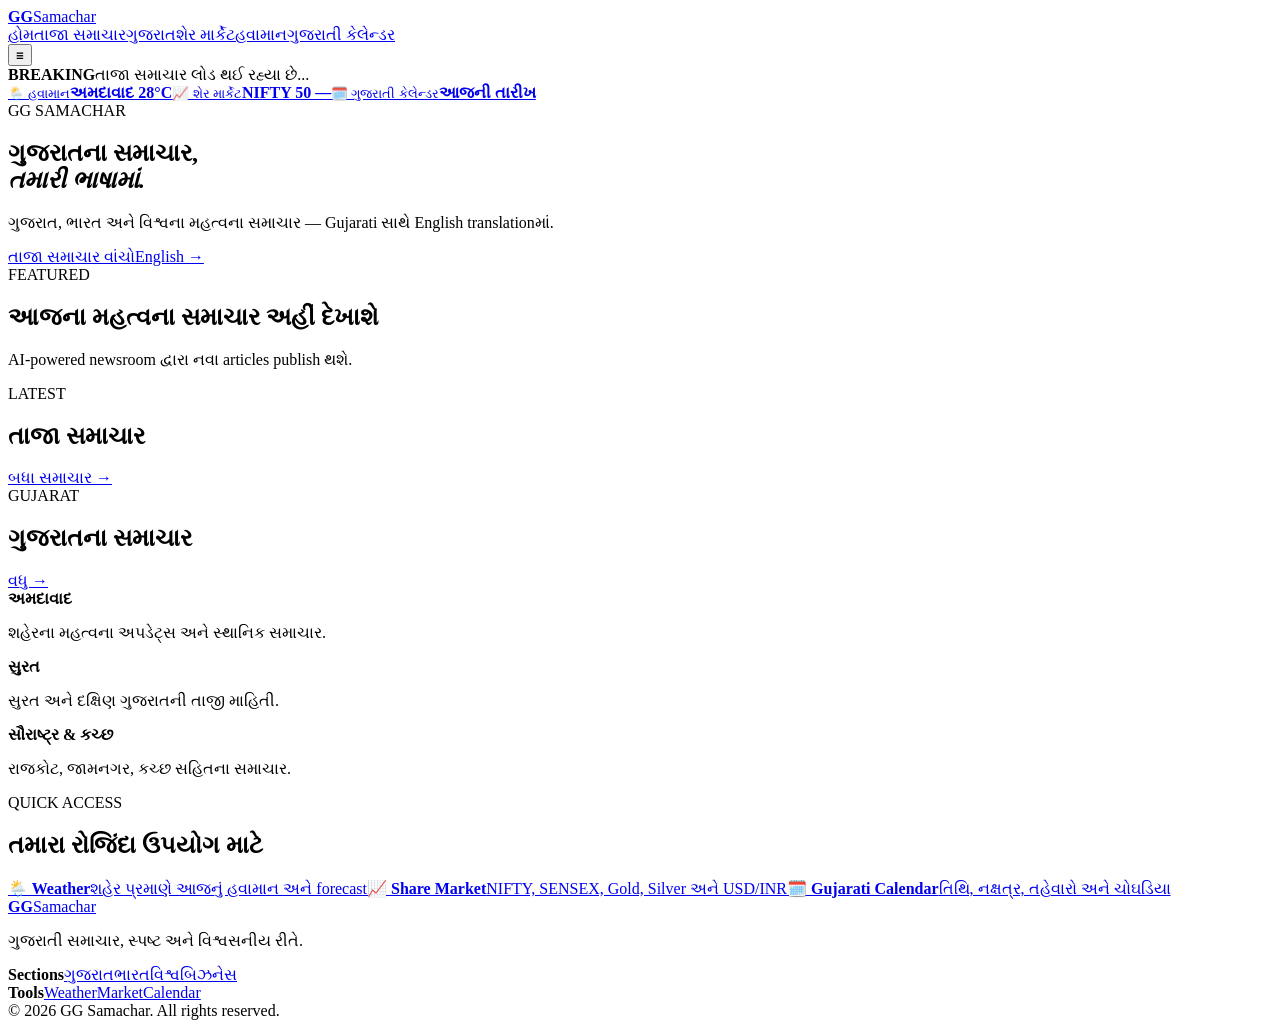
==== index.html @ 4da608ec "Build GG Samachar: add index.html" ====
<!doctype html><html lang="gu"><head><meta charset="utf-8"><meta name="viewport" content="width=device-width,initial-scale=1"><title>GG Samachar — ગુજરાતી અને English News</title><meta name="description" content="GG Samachar — ગુજરાત, ભારત અને વિશ્વના તાજા સમાચાર Gujarati અને English માં."><link rel="stylesheet" href="assets/css/style.css"></head><body>
<header><div class="wrap nav"><a class="brand" href="index.html"><b>GG</b><span>Samachar</span></a><nav><a class="active" href="index.html">હોમ</a><a href="latest.html">તાજા સમાચાર</a><a href="category.html">ગુજરાત</a><a href="market.html">શેર માર્કેટ</a><a href="weather.html">હવામાન</a><a href="calendar.html">ગુજરાતી કેલેન્ડર</a></nav><button id="menu">☰</button></div></header>
<div class="breaking"><div class="wrap"><strong>BREAKING</strong><span id="ticker">તાજા સમાચાર લોડ થઈ રહ્યા છે...</span></div></div>
<main>
<section class="wrap utility"><a href="weather.html"><small>🌦️ હવામાન</small><b id="weatherMini">અમદાવાદ 28°C</b></a><a href="market.html"><small>📈 શેર માર્કેટ</small><b id="marketMini">NIFTY 50 —</b></a><a href="calendar.html"><small>🗓️ ગુજરાતી કેલેન્ડર</small><b id="dateMini">આજની તારીખ</b></a></section>
<section class="wrap hero"><div class="hero-copy"><span class="eyebrow">GG SAMACHAR</span><h1>ગુજરાતના સમાચાર,<br><em>તમારી ભાષામાં.</em></h1><p>ગુજરાત, ભારત અને વિશ્વના મહત્વના સમાચાર — Gujarati સાથે English translationમાં.</p><div class="actions"><a class="btn" href="latest.html">તાજા સમાચાર વાંચો</a><a href="latest.html">English →</a></div></div><div class="hero-story" id="heroStory"><span>FEATURED</span><h2>આજના મહત્વના સમાચાર અહીં દેખાશે</h2><p>AI-powered newsroom દ્વારા નવા articles publish થશે.</p></div></section>
<section class="wrap section"><div class="section-head"><div><span class="eyebrow">LATEST</span><h2>તાજા સમાચાર</h2></div><a href="latest.html">બધા સમાચાર →</a></div><div class="news-grid" id="newsGrid"></div></section>
<section class="dark"><div class="wrap section"><div class="section-head"><div><span class="eyebrow">GUJARAT</span><h2>ગુજરાતના સમાચાર</h2></div><a href="category.html">વધુ →</a></div><div class="three-grid"><article><b>અમદાવાદ</b><p>શહેરના મહત્વના અપડેટ્સ અને સ્થાનિક સમાચાર.</p></article><article><b>સુરત</b><p>સુરત અને દક્ષિણ ગુજરાતની તાજી માહિતી.</p></article><article><b>સૌરાષ્ટ્ર & કચ્છ</b><p>રાજકોટ, જામનગર, કચ્છ સહિતના સમાચાર.</p></article></div></div></section>
<section class="wrap section"><div class="section-head"><div><span class="eyebrow">QUICK ACCESS</span><h2>તમારા રોજિંદા ઉપયોગ માટે</h2></div></div><div class="feature-grid"><a href="weather.html"><strong>🌦️ Weather</strong><span>શહેર પ્રમાણે આજનું હવામાન અને forecast</span></a><a href="market.html"><strong>📈 Share Market</strong><span>NIFTY, SENSEX, Gold, Silver અને USD/INR</span></a><a href="calendar.html"><strong>🗓️ Gujarati Calendar</strong><span>તિથિ, નક્ષત્ર, તહેવારો અને ચોઘડિયા</span></a></div></section>
</main><footer><div class="wrap footer-grid"><div><a class="brand" href="#"><b>GG</b><span>Samachar</span></a><p>ગુજરાતી સમાચાર, સ્પષ્ટ અને વિશ્વસનીય રીતે.</p></div><div><b>Sections</b><a href="category.html">ગુજરાત</a><a href="latest.html">ભારત</a><a href="latest.html">વિશ્વ</a><a href="market.html">બિઝનેસ</a></div><div><b>Tools</b><a href="weather.html">Weather</a><a href="market.html">Market</a><a href="calendar.html">Calendar</a></div></div><div class="wrap copyright">© 2026 GG Samachar. All rights reserved.</div></footer><script src="assets/js/app.js"></script></body></html>
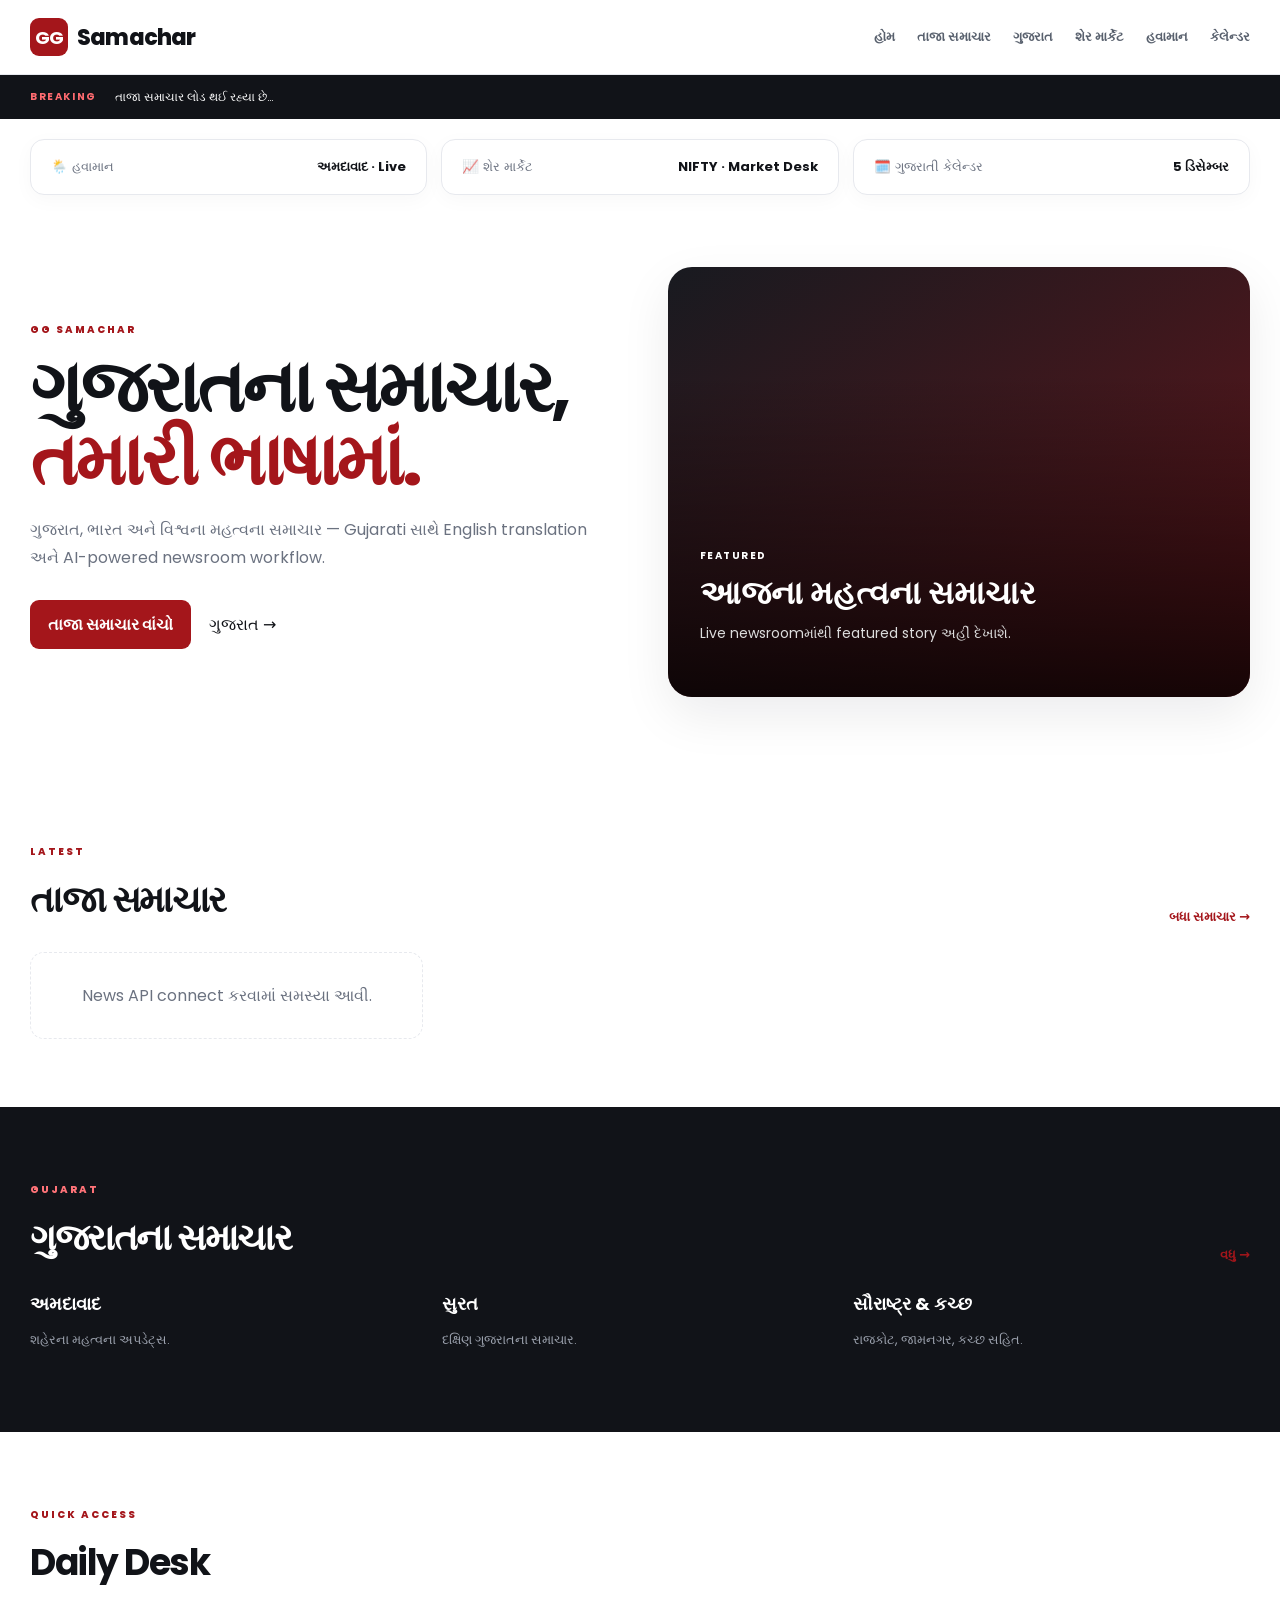
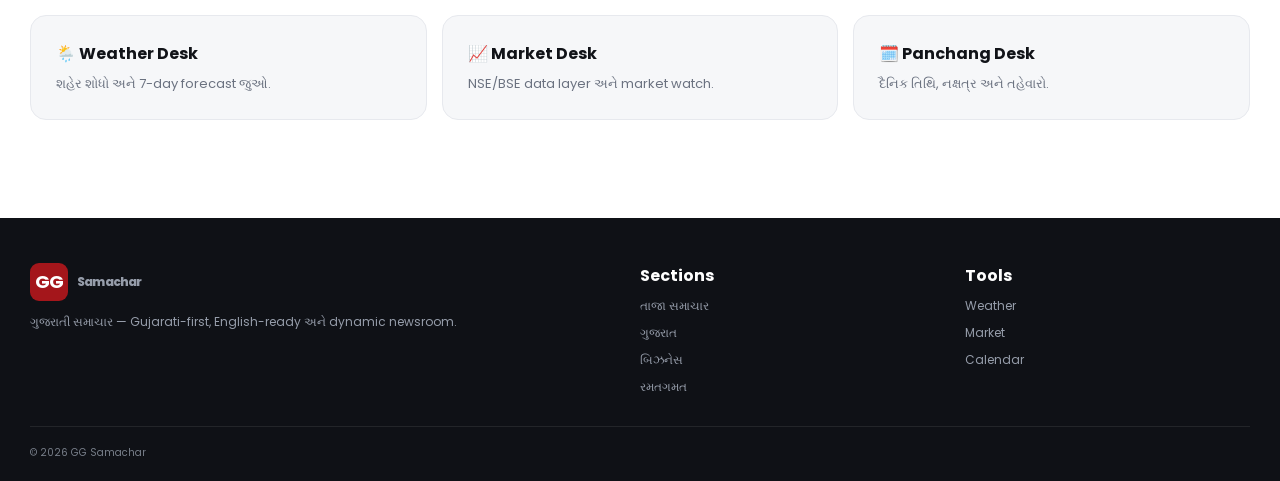
==== commit 9f2d2bd6: "Redesign GG Samachar section UI and dynamic pages" ====
--- a/index.html
+++ b/index.html
@@ -1,10 +1 @@
-<!doctype html><html lang="gu"><head><meta charset="utf-8"><meta name="viewport" content="width=device-width,initial-scale=1"><title>GG Samachar — ગુજરાતી અને English News</title><meta name="description" content="GG Samachar — ગુજરાત, ભારત અને વિશ્વના તાજા સમાચાર Gujarati અને English માં."><link rel="stylesheet" href="assets/css/style.css"></head><body>
-<header><div class="wrap nav"><a class="brand" href="index.html"><b>GG</b><span>Samachar</span></a><nav><a class="active" href="index.html">હોમ</a><a href="latest.html">તાજા સમાચાર</a><a href="category.html">ગુજરાત</a><a href="market.html">શેર માર્કેટ</a><a href="weather.html">હવામાન</a><a href="calendar.html">ગુજરાતી કેલેન્ડર</a></nav><button id="menu">☰</button></div></header>
-<div class="breaking"><div class="wrap"><strong>BREAKING</strong><span id="ticker">તાજા સમાચાર લોડ થઈ રહ્યા છે...</span></div></div>
-<main>
-<section class="wrap utility"><a href="weather.html"><small>🌦️ હવામાન</small><b id="weatherMini">અમદાવાદ 28°C</b></a><a href="market.html"><small>📈 શેર માર્કેટ</small><b id="marketMini">NIFTY 50 —</b></a><a href="calendar.html"><small>🗓️ ગુજરાતી કેલેન્ડર</small><b id="dateMini">આજની તારીખ</b></a></section>
-<section class="wrap hero"><div class="hero-copy"><span class="eyebrow">GG SAMACHAR</span><h1>ગુજરાતના સમાચાર,<br><em>તમારી ભાષામાં.</em></h1><p>ગુજરાત, ભારત અને વિશ્વના મહત્વના સમાચાર — Gujarati સાથે English translationમાં.</p><div class="actions"><a class="btn" href="latest.html">તાજા સમાચાર વાંચો</a><a href="latest.html">English →</a></div></div><div class="hero-story" id="heroStory"><span>FEATURED</span><h2>આજના મહત્વના સમાચાર અહીં દેખાશે</h2><p>AI-powered newsroom દ્વારા નવા articles publish થશે.</p></div></section>
-<section class="wrap section"><div class="section-head"><div><span class="eyebrow">LATEST</span><h2>તાજા સમાચાર</h2></div><a href="latest.html">બધા સમાચાર →</a></div><div class="news-grid" id="newsGrid"></div></section>
-<section class="dark"><div class="wrap section"><div class="section-head"><div><span class="eyebrow">GUJARAT</span><h2>ગુજરાતના સમાચાર</h2></div><a href="category.html">વધુ →</a></div><div class="three-grid"><article><b>અમદાવાદ</b><p>શહેરના મહત્વના અપડેટ્સ અને સ્થાનિક સમાચાર.</p></article><article><b>સુરત</b><p>સુરત અને દક્ષિણ ગુજરાતની તાજી માહિતી.</p></article><article><b>સૌરાષ્ટ્ર & કચ્છ</b><p>રાજકોટ, જામનગર, કચ્છ સહિતના સમાચાર.</p></article></div></div></section>
-<section class="wrap section"><div class="section-head"><div><span class="eyebrow">QUICK ACCESS</span><h2>તમારા રોજિંદા ઉપયોગ માટે</h2></div></div><div class="feature-grid"><a href="weather.html"><strong>🌦️ Weather</strong><span>શહેર પ્રમાણે આજનું હવામાન અને forecast</span></a><a href="market.html"><strong>📈 Share Market</strong><span>NIFTY, SENSEX, Gold, Silver અને USD/INR</span></a><a href="calendar.html"><strong>🗓️ Gujarati Calendar</strong><span>તિથિ, નક્ષત્ર, તહેવારો અને ચોઘડિયા</span></a></div></section>
-</main><footer><div class="wrap footer-grid"><div><a class="brand" href="#"><b>GG</b><span>Samachar</span></a><p>ગુજરાતી સમાચાર, સ્પષ્ટ અને વિશ્વસનીય રીતે.</p></div><div><b>Sections</b><a href="category.html">ગુજરાત</a><a href="latest.html">ભારત</a><a href="latest.html">વિશ્વ</a><a href="market.html">બિઝનેસ</a></div><div><b>Tools</b><a href="weather.html">Weather</a><a href="market.html">Market</a><a href="calendar.html">Calendar</a></div></div><div class="wrap copyright">© 2026 GG Samachar. All rights reserved.</div></footer><script src="assets/js/app.js"></script></body></html>+<!doctype html><html lang="gu"><head><meta charset="utf-8"><meta name="viewport" content="width=device-width,initial-scale=1"><title>GG Samachar — ગુજરાતી સમાચાર</title><meta name="description" content="ગુજરાત, ભારત અને વિશ્વના તાજા સમાચાર Gujarati અને Englishમાં."><link rel="stylesheet" href="assets/css/style.css"></head><body><header><div class="wrap nav"><a class="brand" href="index.html"><b>GG</b><span>Samachar</span></a><nav><a href="index.html">હોમ</a><a href="latest.html">તાજા સમાચાર</a><a href="category.html">ગુજરાત</a><a href="market.html">શેર માર્કેટ</a><a href="weather.html">હવામાન</a><a href="calendar.html">કેલેન્ડર</a></nav><button id="menu">☰</button></div></header><div class="breaking"><div class="wrap"><strong>BREAKING</strong><span id="ticker">તાજા સમાચાર લોડ થઈ રહ્યા છે…</span></div></div><main><section class="wrap utility"><a href="weather.html"><small>🌦️ હવામાન</small><b>અમદાવાદ · Live</b></a><a href="market.html"><small>📈 શેર માર્કેટ</small><b>NIFTY · Market Desk</b></a><a href="calendar.html"><small>🗓️ ગુજરાતી કેલેન્ડર</small><b id="dateMini">આજની તારીખ</b></a></section><section class="wrap hero"><div><span class="eyebrow">GG SAMACHAR</span><h1>ગુજરાતના સમાચાર,<br><em>તમારી ભાષામાં.</em></h1><p>ગુજરાત, ભારત અને વિશ્વના મહત્વના સમાચાર — Gujarati સાથે English translation અને AI-powered newsroom workflow.</p><div class="actions"><a class="btn" href="latest.html">તાજા સમાચાર વાંચો</a><a href="category.html">ગુજરાત →</a></div></div><div class="hero-story" id="heroStory"><div class="hero-overlay"><span>FEATURED</span><h2>આજના મહત્વના સમાચાર</h2><p>Live newsroomમાંથી featured story અહીં દેખાશે.</p></div></div></section><section class="wrap section"><div class="section-head"><div><span class="eyebrow">LATEST</span><h2>તાજા સમાચાર</h2></div><a href="latest.html">બધા સમાચાર →</a></div><div class="news-grid" id="newsGrid"></div></section><section class="dark"><div class="wrap section"><div class="section-head"><div><span class="eyebrow" style="color:#ff7378">GUJARAT</span><h2>ગુજરાતના સમાચાર</h2></div><a href="category.html">વધુ →</a></div><div class="three-grid"><a href="category.html?city=Ahmedabad"><b>અમદાવાદ</b><p>શહેરના મહત્વના અપડેટ્સ.</p></a><a href="category.html?city=Surat"><b>સુરત</b><p>દક્ષિણ ગુજરાતના સમાચાર.</p></a><a href="category.html?city=Rajkot"><b>સૌરાષ્ટ્ર & કચ્છ</b><p>રાજકોટ, જામનગર, કચ્છ સહિત.</p></a></div></div></section><section class="wrap section"><div class="section-head"><div><span class="eyebrow">QUICK ACCESS</span><h2>Daily Desk</h2></div></div><div class="feature-grid"><a href="weather.html"><strong>🌦️ Weather Desk</strong><span>શહેર શોધો અને 7-day forecast જુઓ.</span></a><a href="market.html"><strong>📈 Market Desk</strong><span>NSE/BSE data layer અને market watch.</span></a><a href="calendar.html"><strong>🗓️ Panchang Desk</strong><span>દૈનિક તિથિ, નક્ષત્ર અને તહેવારો.</span></a></div></section></main><footer><div class="wrap footer-grid"><div><a class="brand" href="index.html"><b>GG</b><span>Samachar</span></a><p>ગુજરાતી સમાચાર — Gujarati-first, English-ready અને dynamic newsroom.</p></div><div><b>Sections</b><a href="latest.html">તાજા સમાચાર</a><a href="category.html">ગુજરાત</a><a href="market.html">બિઝનેસ</a><a href="latest.html?category=Sports">રમતગમત</a></div><div><b>Tools</b><a href="weather.html">Weather</a><a href="market.html">Market</a><a href="calendar.html">Calendar</a></div></div><div class="wrap copyright">© 2026 GG Samachar</div></footer><script src="assets/js/app.js"></script></body></html>
--- a/assets/css/style.css
+++ b/assets/css/style.css
@@ -0,0 +1,17 @@
+@import url('https://fonts.googleapis.com/css2?family=Poppins:wght@400;500;600;700;800&display=swap');
+:root{--ink:#111318;--muted:#6b7280;--line:#e7e9ee;--paper:#f6f7f9;--accent:#a4161b;--accent2:#d92830;--dark:#111318;--wrap:1220px;--shadow:0 18px 50px rgba(17,19,24,.08)}
+*{box-sizing:border-box}html{scroll-behavior:smooth}body{margin:0;color:var(--ink);font-family:Poppins,system-ui,sans-serif;background:#fff}a{text-decoration:none;color:inherit}button,input,select,textarea{font:inherit}.wrap{width:min(var(--wrap),calc(100% - 36px));margin:auto}
+header{position:sticky;top:0;z-index:50;background:rgba(255,255,255,.94);backdrop-filter:blur(18px);border-bottom:1px solid var(--line)}.nav{min-height:74px;display:flex;align-items:center;gap:28px}.brand{display:flex;align-items:center;gap:9px;font-size:22px;font-weight:800;letter-spacing:-.8px}.brand b{display:grid;place-items:center;background:var(--accent);color:#fff;border-radius:9px;width:38px;height:38px;font-size:18px}.nav nav{display:flex;gap:22px;margin-left:auto;font-size:13px;font-weight:600}.nav nav a{color:#59616e}.nav nav a:hover,.nav nav .active{color:var(--accent)}#menu{display:none;border:0;background:#f0f1f4;border-radius:9px;width:40px;height:40px}
+.breaking{background:var(--dark);color:#fff}.breaking .wrap{display:flex;gap:18px;align-items:center;min-height:44px;font-size:12px}.breaking strong{font-size:10px;letter-spacing:1.6px;color:#ff6b70}
+main{min-height:60vh}.section{padding:68px 0}.hero{display:grid;grid-template-columns:1fr 1fr;gap:55px;align-items:center;padding:72px 0}.eyebrow{display:inline-block;color:var(--accent);font-size:10px;font-weight:800;letter-spacing:2px;margin-bottom:12px}.hero h1{font-size:clamp(42px,6vw,72px);line-height:1.02;letter-spacing:-3px;margin:0 0 20px}.hero h1 em{color:var(--accent);font-style:normal}.hero p,.lead{color:var(--muted);line-height:1.75}.actions{display:flex;align-items:center;gap:18px;margin-top:28px}.btn{display:inline-flex;background:var(--accent);color:#fff;border-radius:9px;padding:12px 18px;font-weight:700;border:0}.hero-story{position:relative;min-height:430px;border-radius:24px;overflow:hidden;background:linear-gradient(145deg,#181a20,#64151a);color:#fff;box-shadow:var(--shadow);display:flex;align-items:flex-end}.hero-story>img{position:absolute;inset:0;width:100%;height:100%;object-fit:cover}.hero-story:after{content:"";position:absolute;inset:0;background:linear-gradient(180deg,transparent 25%,rgba(0,0,0,.78))}.hero-overlay{position:relative;z-index:2;padding:32px;width:100%}.hero-overlay span{font-size:10px;letter-spacing:1.5px;font-weight:700}.hero-overlay h2{font-size:32px;line-height:1.15;margin:9px 0}.hero-overlay p{color:#ddd;margin:0 0 20px;font-size:14px}
+.utility{display:grid;grid-template-columns:repeat(3,1fr);gap:14px;padding:20px 0 0}.utility>a{border:1px solid var(--line);border-radius:14px;padding:17px 20px;display:flex;justify-content:space-between;gap:12px;align-items:center;background:#fff;box-shadow:0 5px 20px rgba(0,0,0,.03)}.utility small{color:var(--muted)}.utility b{font-size:13px}
+.section-head{display:flex;align-items:end;justify-content:space-between;margin-bottom:25px}.section-head h2{font-size:36px;letter-spacing:-1.5px;margin:0}.section-head>a{font-size:13px;font-weight:700;color:var(--accent)}
+.news-grid{display:grid;grid-template-columns:repeat(3,1fr);gap:20px}.story{border:1px solid var(--line);border-radius:17px;overflow:hidden;background:#fff;transition:.2s}.story:hover{transform:translateY(-3px);box-shadow:var(--shadow)}.story-art{height:205px;background:linear-gradient(145deg,#242832,#6e1c21);position:relative;overflow:hidden;display:flex;align-items:flex-end;padding:15px}.story-art.has-image:after{content:"";position:absolute;inset:0;background:linear-gradient(180deg,transparent 35%,rgba(0,0,0,.65))}.story-art img{position:absolute;inset:0;width:100%;height:100%;object-fit:cover}.story-art span{position:relative;z-index:2;color:#fff;background:rgba(0,0,0,.55);padding:6px 8px;border-radius:5px;font-size:9px;font-weight:700;letter-spacing:1px}.story-body{padding:20px}.tag{font-size:9px;color:var(--accent);font-weight:800;letter-spacing:1.2px}.story h3{font-size:18px;line-height:1.35;margin:8px 0}.story p{color:var(--muted);font-size:13px;line-height:1.65;margin:0 0 14px}.meta{font-size:10px;color:#9298a3}.dark{background:var(--dark);color:#fff}.three-grid{display:grid;grid-template-columns:repeat(3,1fr);gap:15px}.three-grid article{border:1px solid #ffffff18;border-radius:16px;padding:25px;background:#191c23}.three-grid b{font-size:18px}.three-grid p{color:#9da3af;line-height:1.6;font-size:13px}.feature-grid{display:grid;grid-template-columns:repeat(3,1fr);gap:15px}.feature-grid a{padding:25px;border:1px solid var(--line);border-radius:16px;background:var(--paper);display:flex;flex-direction:column;gap:8px}.feature-grid span{color:var(--muted);font-size:13px}
+.filter,.city-grid{display:flex;gap:8px;flex-wrap:wrap;margin:25px 0}.filter button,.city-grid button,.city-grid a{border:1px solid var(--line);background:#fff;padding:9px 14px;border-radius:999px;cursor:pointer;font-size:12px}.filter button:hover,.filter .selected,.city-grid button:hover,.city-grid a:hover{background:var(--accent);color:#fff;border-color:var(--accent)}.city-grid a{display:inline-block}
+.weather-card{margin-top:25px;border-radius:22px;padding:35px;background:linear-gradient(135deg,#101318,#292e3a);color:#fff;display:grid;grid-template-columns:1fr 1fr;gap:30px;box-shadow:var(--shadow)}.weather-main strong{display:block;font-size:64px;line-height:1;margin:12px 0}.weather-main p{color:#aeb4bf}.weather-stats{display:grid;grid-template-columns:repeat(3,1fr);gap:12px;align-items:center}.weather-stats b{border:1px solid #ffffff18;border-radius:12px;padding:18px;font-size:13px}.weather-stats small{display:block;color:#9298a4;margin-top:5px;font-weight:400}.forecast{display:grid;grid-template-columns:repeat(7,1fr);gap:8px;margin-top:15px}.forecast>div{border:1px solid var(--line);border-radius:12px;padding:13px;text-align:center}.forecast strong{display:block;margin:8px 0;font-size:12px}.forecast small{color:var(--muted);font-size:9px}.search-box{width:100%;max-width:500px;border:1px solid var(--line);border-radius:10px;padding:12px 15px;outline:0}.search-box:focus{border-color:var(--accent)}
+.market-cards{display:grid;grid-template-columns:repeat(4,1fr);gap:14px}.market-cards>div,.table-card,.calendar-main,.choghadiya,.festivals{border:1px solid var(--line);border-radius:17px;padding:22px;background:#fff}.market-cards small{color:var(--muted)}.market-cards strong{display:block;font-size:26px;margin:8px 0}.market-cards span{font-size:10px;color:#8b929e}.table-card{margin-top:15px}.metal-grid{display:grid;grid-template-columns:1fr 1fr;gap:15px}.metal-grid div{background:var(--paper);border-radius:12px;padding:18px}
+.calendar-main{display:grid;grid-template-columns:280px 1fr;gap:25px;margin-top:25px}.calendar-date{background:var(--accent);color:#fff;border-radius:16px;padding:28px;display:flex;flex-direction:column}.calendar-date strong{font-size:76px;line-height:1}.calendar-date span{font-size:17px}.panchang{display:grid;grid-template-columns:repeat(3,1fr);gap:10px}.panchang div{background:var(--paper);padding:18px;border-radius:11px}.panchang small{display:block;color:var(--muted);font-size:10px}.panchang b{display:block;margin-top:5px}.choghadiya,.festivals{margin-top:15px}.choghadiya>div{display:flex;justify-content:space-between;padding:12px 0;border-bottom:1px solid var(--line);font-size:13px}
+.article-page{padding:70px 0 90px;max-width:1050px}.article-top{max-width:930px}.article-page h1{font-size:clamp(38px,6vw,68px);line-height:1.06;letter-spacing:-2.7px;margin:0 0 12px}.article-en{font-size:17px;color:var(--muted)}.article-feature-image{width:100%;aspect-ratio:5/3;object-fit:cover;border-radius:18px;margin:30px 0;box-shadow:var(--shadow)}.article-lead{font-size:20px;line-height:1.8;color:#555f6e;max-width:850px}.article-language{display:flex;gap:6px;margin:25px 0}.article-language button{border:1px solid var(--line);background:#fff;padding:8px 14px;border-radius:8px;cursor:pointer}.article-language button.active{background:var(--accent);border-color:var(--accent);color:#fff}.article-content{max-width:800px;font-size:17px;line-height:1.9}.article-content p{margin:0 0 22px}.source-box{margin-top:35px;padding:16px;background:var(--paper);border-radius:10px;font-size:12px}.source-box a{color:var(--accent)}.loading,.empty{padding:30px;border:1px dashed var(--line);border-radius:14px;color:var(--muted);text-align:center}
+footer{background:#0f1116;color:#fff;padding:45px 0 20px;margin-top:30px}.footer-grid{display:grid;grid-template-columns:2fr 1fr 1fr;gap:40px}.footer-grid>div:not(:first-child){display:flex;flex-direction:column;gap:9px}.footer-grid p,.footer-grid a{color:#969daa;font-size:12px}.copyright{border-top:1px solid #ffffff15;margin-top:30px;padding-top:18px;color:#777e89;font-size:10px}
+@media(max-width:900px){.nav nav{display:none}.nav nav.open{display:flex;position:absolute;top:74px;left:0;right:0;background:#fff;border-bottom:1px solid var(--line);padding:18px;flex-direction:column;gap:15px}.nav #menu{display:block;margin-left:auto}.hero{grid-template-columns:1fr;gap:25px}.news-grid,.feature-grid,.three-grid{grid-template-columns:1fr 1fr}.market-cards{grid-template-columns:1fr 1fr}.calendar-main{grid-template-columns:1fr}.forecast{grid-template-columns:repeat(4,1fr)}}
+@media(max-width:600px){.wrap{width:min(var(--wrap),calc(100% - 24px))}.section{padding:45px 0}.utility{grid-template-columns:1fr}.hero{padding:45px 0}.hero h1{font-size:44px;letter-spacing:-2px}.hero-story{min-height:350px}.news-grid,.feature-grid,.three-grid,.market-cards{grid-template-columns:1fr}.weather-card{grid-template-columns:1fr}.weather-stats{grid-template-columns:1fr 1fr 1fr}.forecast{grid-template-columns:repeat(2,1fr)}.panchang{grid-template-columns:1fr 1fr}.footer-grid{grid-template-columns:1fr}.section-head{align-items:start;flex-direction:column}.breaking .wrap{font-size:10px}}
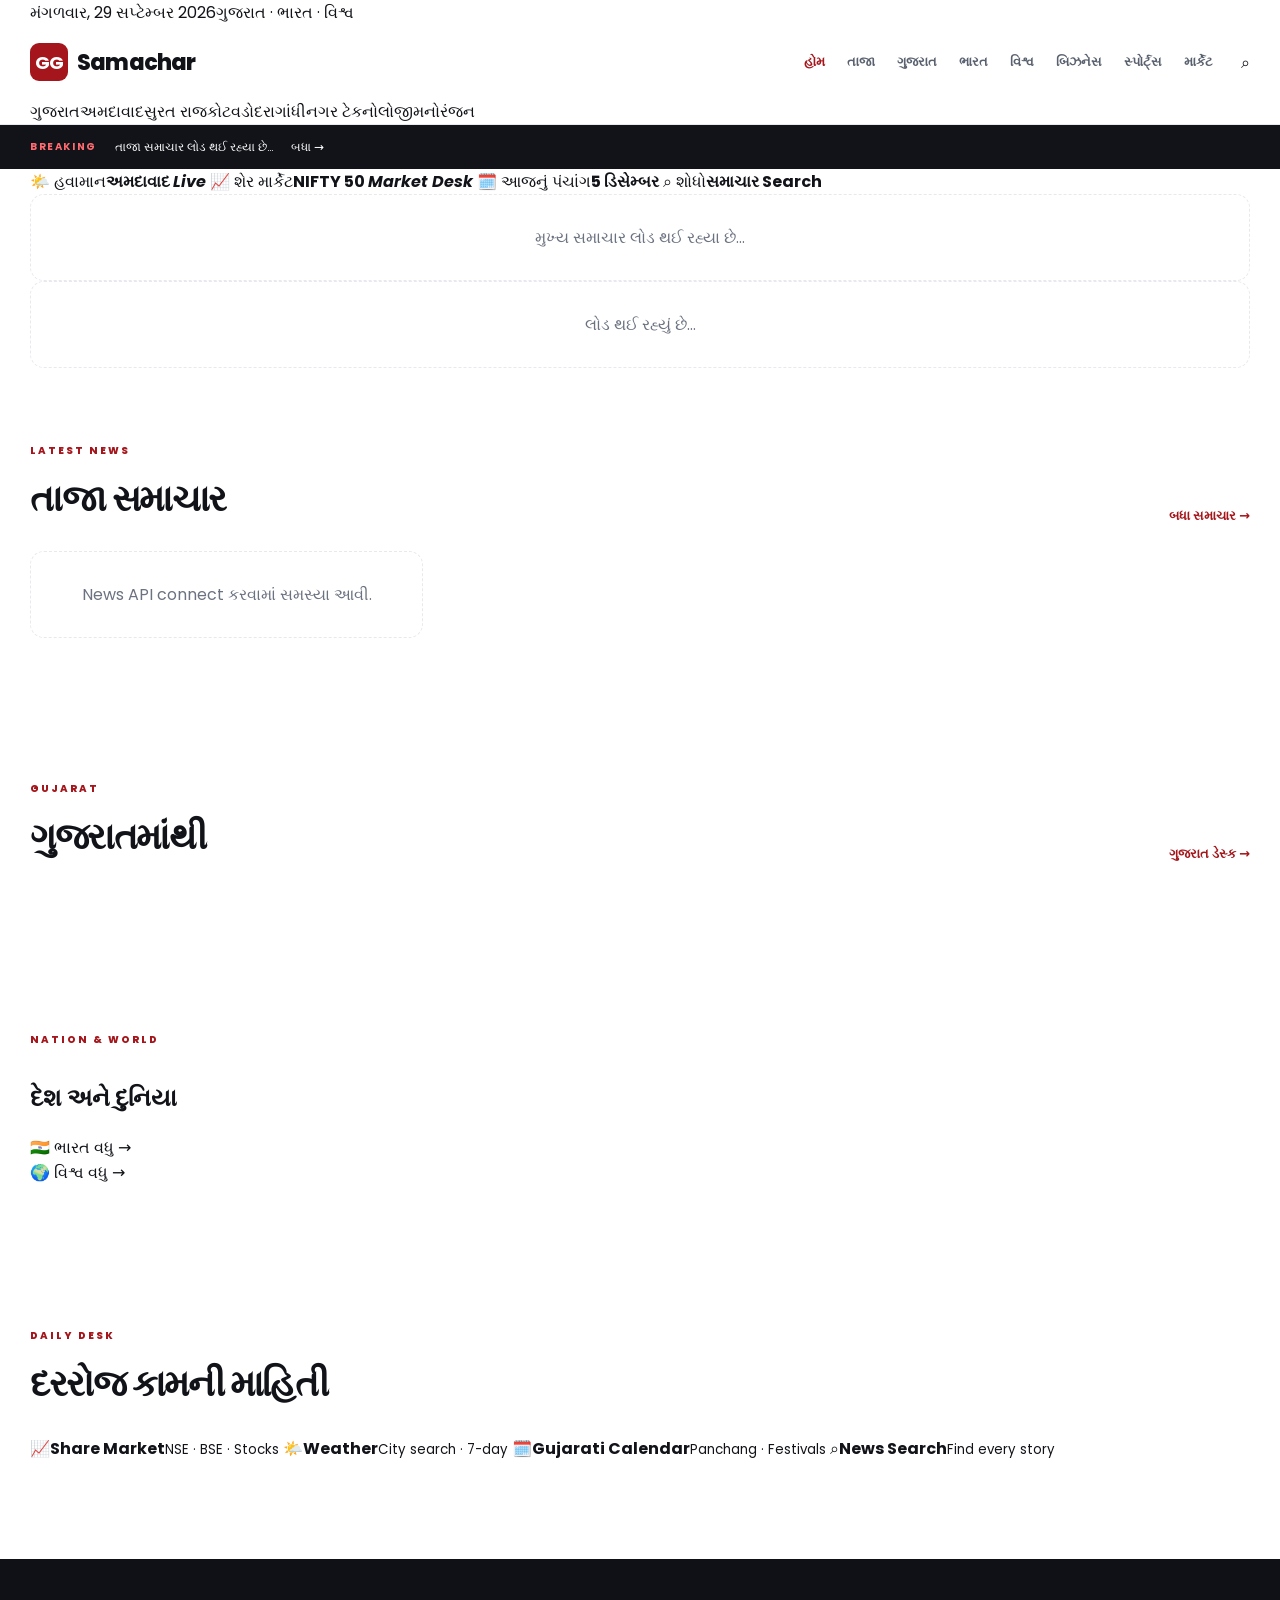
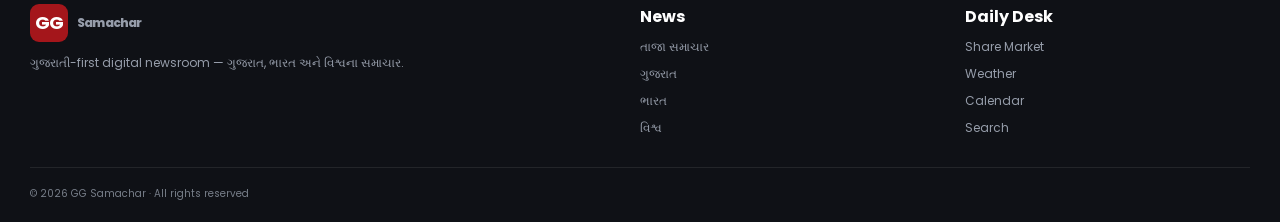
==== commit e17f7eee: "Redesign GG Samachar newsroom UI and mobile navigation" ====
--- a/index.html
+++ b/index.html
@@ -1 +1,84 @@
-<!doctype html><html lang="gu"><head><meta charset="utf-8"><meta name="viewport" content="width=device-width,initial-scale=1"><title>GG Samachar — ગુજરાતી સમાચાર</title><meta name="description" content="ગુજરાત, ભારત અને વિશ્વના તાજા સમાચાર Gujarati અને Englishમાં."><link rel="stylesheet" href="assets/css/style.css"></head><body><header><div class="wrap nav"><a class="brand" href="index.html"><b>GG</b><span>Samachar</span></a><nav><a href="index.html">હોમ</a><a href="latest.html">તાજા સમાચાર</a><a href="category.html">ગુજરાત</a><a href="market.html">શેર માર્કેટ</a><a href="weather.html">હવામાન</a><a href="calendar.html">કેલેન્ડર</a></nav><button id="menu">☰</button></div></header><div class="breaking"><div class="wrap"><strong>BREAKING</strong><span id="ticker">તાજા સમાચાર લોડ થઈ રહ્યા છે…</span></div></div><main><section class="wrap utility"><a href="weather.html"><small>🌦️ હવામાન</small><b>અમદાવાદ · Live</b></a><a href="market.html"><small>📈 શેર માર્કેટ</small><b>NIFTY · Market Desk</b></a><a href="calendar.html"><small>🗓️ ગુજરાતી કેલેન્ડર</small><b id="dateMini">આજની તારીખ</b></a></section><section class="wrap hero"><div><span class="eyebrow">GG SAMACHAR</span><h1>ગુજરાતના સમાચાર,<br><em>તમારી ભાષામાં.</em></h1><p>ગુજરાત, ભારત અને વિશ્વના મહત્વના સમાચાર — Gujarati સાથે English translation અને AI-powered newsroom workflow.</p><div class="actions"><a class="btn" href="latest.html">તાજા સમાચાર વાંચો</a><a href="category.html">ગુજરાત →</a></div></div><div class="hero-story" id="heroStory"><div class="hero-overlay"><span>FEATURED</span><h2>આજના મહત્વના સમાચાર</h2><p>Live newsroomમાંથી featured story અહીં દેખાશે.</p></div></div></section><section class="wrap section"><div class="section-head"><div><span class="eyebrow">LATEST</span><h2>તાજા સમાચાર</h2></div><a href="latest.html">બધા સમાચાર →</a></div><div class="news-grid" id="newsGrid"></div></section><section class="dark"><div class="wrap section"><div class="section-head"><div><span class="eyebrow" style="color:#ff7378">GUJARAT</span><h2>ગુજરાતના સમાચાર</h2></div><a href="category.html">વધુ →</a></div><div class="three-grid"><a href="category.html?city=Ahmedabad"><b>અમદાવાદ</b><p>શહેરના મહત્વના અપડેટ્સ.</p></a><a href="category.html?city=Surat"><b>સુરત</b><p>દક્ષિણ ગુજરાતના સમાચાર.</p></a><a href="category.html?city=Rajkot"><b>સૌરાષ્ટ્ર & કચ્છ</b><p>રાજકોટ, જામનગર, કચ્છ સહિત.</p></a></div></div></section><section class="wrap section"><div class="section-head"><div><span class="eyebrow">QUICK ACCESS</span><h2>Daily Desk</h2></div></div><div class="feature-grid"><a href="weather.html"><strong>🌦️ Weather Desk</strong><span>શહેર શોધો અને 7-day forecast જુઓ.</span></a><a href="market.html"><strong>📈 Market Desk</strong><span>NSE/BSE data layer અને market watch.</span></a><a href="calendar.html"><strong>🗓️ Panchang Desk</strong><span>દૈનિક તિથિ, નક્ષત્ર અને તહેવારો.</span></a></div></section></main><footer><div class="wrap footer-grid"><div><a class="brand" href="index.html"><b>GG</b><span>Samachar</span></a><p>ગુજરાતી સમાચાર — Gujarati-first, English-ready અને dynamic newsroom.</p></div><div><b>Sections</b><a href="latest.html">તાજા સમાચાર</a><a href="category.html">ગુજરાત</a><a href="market.html">બિઝનેસ</a><a href="latest.html?category=Sports">રમતગમત</a></div><div><b>Tools</b><a href="weather.html">Weather</a><a href="market.html">Market</a><a href="calendar.html">Calendar</a></div></div><div class="wrap copyright">© 2026 GG Samachar</div></footer><script src="assets/js/app.js"></script></body></html>+<!doctype html>
+<html lang="gu">
+<head>
+<meta charset="utf-8"><meta name="viewport" content="width=device-width,initial-scale=1">
+<title>GG Samachar — ગુજરાતના તાજા સમાચાર</title>
+<meta name="description" content="ગુજરાત, ભારત અને વિશ્વના તાજા સમાચાર — Gujarati-first digital newsroom.">
+<link rel="stylesheet" href="assets/css/style.css">
+</head>
+<body>
+<header class="site-header">
+  <div class="topline"><div class="wrap top-inner"><span>મંગળવાર, 29 સપ્ટેમ્બર 2026</span><span>ગુજરાત · ભારત · વિશ્વ</span></div></div>
+  <div class="wrap nav">
+    <a class="brand" href="index.html"><b>GG</b><span>Samachar</span></a>
+    <nav>
+      <a class="active" href="index.html">હોમ</a><a href="latest.html">તાજા</a><a href="category.html">ગુજરાત</a>
+      <a href="latest.html?category=India">ભારત</a><a href="latest.html?category=World">વિશ્વ</a>
+      <a href="latest.html?category=Business">બિઝનેસ</a><a href="latest.html?category=Sports">સ્પોર્ટ્સ</a>
+      <a href="market.html">માર્કેટ</a>
+    </nav>
+    <a class="header-search" href="search.html" aria-label="Search">⌕</a>
+    <button id="menu" aria-label="Menu">☰</button>
+  </div>
+  <div class="category-bar"><div class="wrap category-scroll">
+    <a href="latest.html?category=Gujarat">ગુજરાત</a><a href="category.html?city=Ahmedabad">અમદાવાદ</a><a href="category.html?city=Surat">સુરત</a>
+    <a href="category.html?city=Rajkot">રાજકોટ</a><a href="category.html?city=Vadodara">વડોદરા</a><a href="category.html?city=Gandhinagar">ગાંધીનગર</a>
+    <a href="latest.html?category=Technology">ટેકનોલોજી</a><a href="latest.html?category=Entertainment">મનોરંજન</a>
+  </div></div>
+</header>
+
+<div class="breaking"><div class="wrap breaking-inner"><strong>BREAKING</strong><span id="ticker">તાજા સમાચાર લોડ થઈ રહ્યા છે…</span><a href="latest.html">બધા →</a></div></div>
+
+<main>
+  <section class="wrap market-strip">
+    <a href="weather.html"><span>🌤️ હવામાન</span><b>અમદાવાદ <em>Live</em></b></a>
+    <a href="market.html"><span>📈 શેર માર્કેટ</span><b>NIFTY 50 <em>Market Desk</em></b></a>
+    <a href="calendar.html"><span>🗓️ આજનું પંચાંગ</span><b id="dateMini">29 સપ્ટેમ્બર</b></a>
+    <a href="search.html"><span>⌕ શોધો</span><b>સમાચાર Search</b></a>
+  </section>
+
+  <section class="wrap home-lead">
+    <div class="lead-news" id="heroStory"><div class="loading">મુખ્ય સમાચાર લોડ થઈ રહ્યા છે…</div></div>
+    <div class="side-news" id="sideStories"><div class="loading">લોડ થઈ રહ્યું છે…</div></div>
+  </section>
+
+  <section class="wrap section home-section">
+    <div class="section-head"><div><span class="eyebrow">LATEST NEWS</span><h2>તાજા સમાચાર</h2></div><a href="latest.html">બધા સમાચાર →</a></div>
+    <div class="news-grid" id="newsGrid"></div>
+  </section>
+
+  <section class="section tinted">
+    <div class="wrap home-section">
+      <div class="section-head"><div><span class="eyebrow">GUJARAT</span><h2>ગુજરાતમાંથી</h2></div><a href="category.html">ગુજરાત ડેસ્ક →</a></div>
+      <div class="news-grid compact-grid" id="gujaratGrid"></div>
+    </div>
+  </section>
+
+  <section class="wrap section home-section">
+    <div class="split-heading"><div><span class="eyebrow">NATION & WORLD</span><h2>દેશ અને દુનિયા</h2></div></div>
+    <div class="two-column-news">
+      <div><div class="mini-heading">🇮🇳 ભારત <a href="latest.html?category=India">વધુ →</a></div><div class="mini-list" id="indiaGrid"></div></div>
+      <div><div class="mini-heading">🌍 વિશ્વ <a href="latest.html?category=World">વધુ →</a></div><div class="mini-list" id="worldGrid"></div></div>
+    </div>
+  </section>
+
+  <section class="section dark-section">
+    <div class="wrap home-section">
+      <div class="section-head"><div><span class="eyebrow light">DAILY DESK</span><h2>દરરોજ કામની માહિતી</h2></div></div>
+      <div class="desk-grid">
+        <a href="market.html"><span class="desk-icon">📈</span><b>Share Market</b><small>NSE · BSE · Stocks</small></a>
+        <a href="weather.html"><span class="desk-icon">🌤️</span><b>Weather</b><small>City search · 7-day</small></a>
+        <a href="calendar.html"><span class="desk-icon">🗓️</span><b>Gujarati Calendar</b><small>Panchang · Festivals</small></a>
+        <a href="search.html"><span class="desk-icon">⌕</span><b>News Search</b><small>Find every story</small></a>
+      </div>
+    </div>
+  </section>
+</main>
+
+<footer><div class="wrap footer-grid">
+  <div><a class="brand" href="index.html"><b>GG</b><span>Samachar</span></a><p>ગુજરાતી-first digital newsroom — ગુજરાત, ભારત અને વિશ્વના સમાચાર.</p></div>
+  <div><b>News</b><a href="latest.html">તાજા સમાચાર</a><a href="category.html">ગુજરાત</a><a href="latest.html?category=India">ભારત</a><a href="latest.html?category=World">વિશ્વ</a></div>
+  <div><b>Daily Desk</b><a href="market.html">Share Market</a><a href="weather.html">Weather</a><a href="calendar.html">Calendar</a><a href="search.html">Search</a></div>
+</div><div class="wrap copyright">© 2026 GG Samachar · All rights reserved</div></footer>
+<script src="assets/js/app.js"></script>
+</body></html>
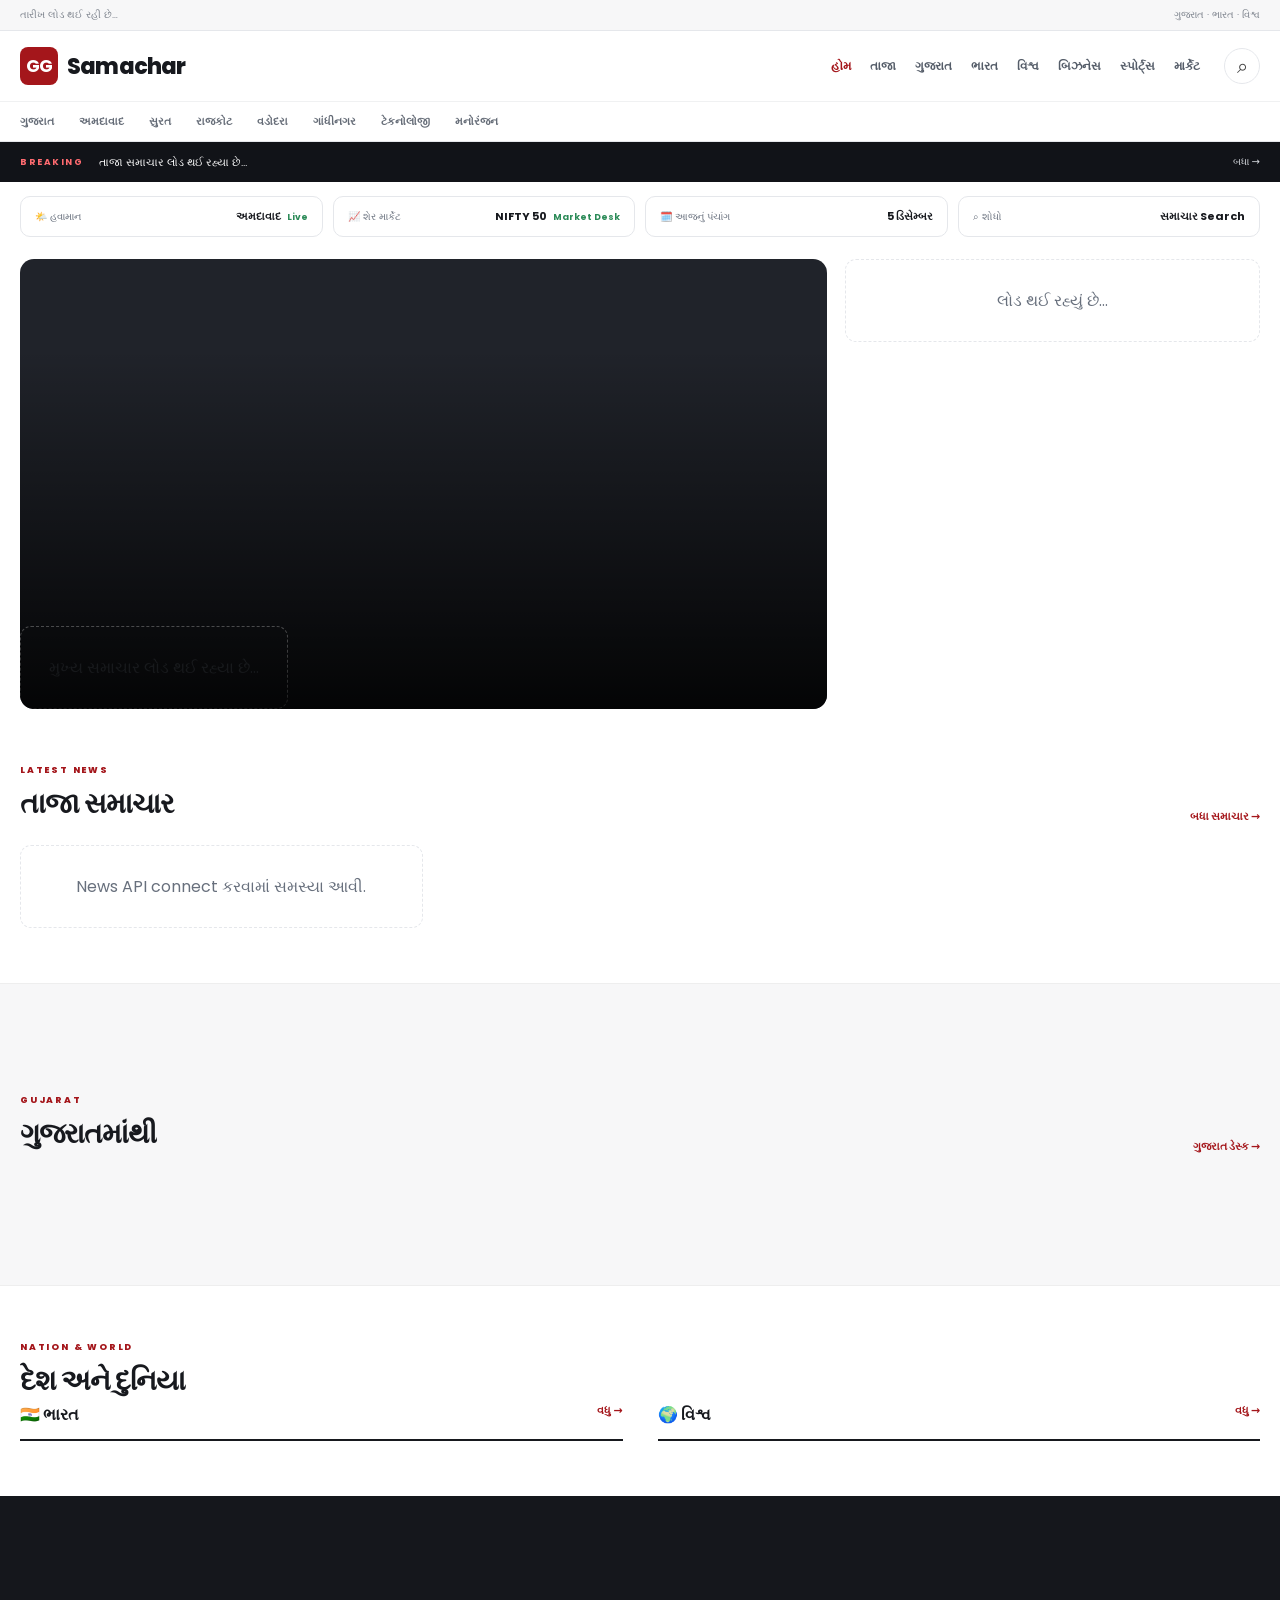
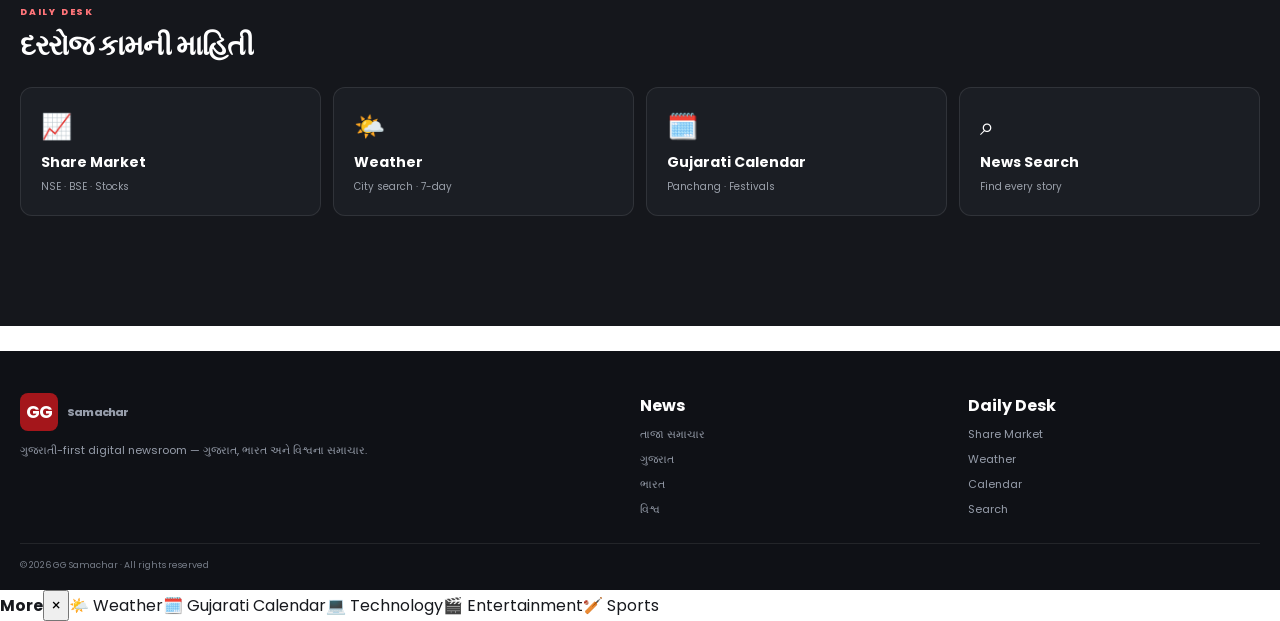
==== commit 6377bf0f: "Make GG Samachar homepage date dynamic" ====
--- a/index.html
+++ b/index.html
@@ -8,7 +8,7 @@
 </head>
 <body>
 <header class="site-header">
-  <div class="topline"><div class="wrap top-inner"><span>મંગળવાર, 29 સપ્ટેમ્બર 2026</span><span>ગુજરાત · ભારત · વિશ્વ</span></div></div>
+  <div class="topline"><div class="wrap top-inner"><span id="liveDate">તારીખ લોડ થઈ રહી છે…</span><span>ગુજરાત · ભારત · વિશ્વ</span></div></div>
   <div class="wrap nav">
     <a class="brand" href="index.html"><b>GG</b><span>Samachar</span></a>
     <nav>
--- a/assets/css/style.css
+++ b/assets/css/style.css
@@ -1,17 +1,24 @@
 @import url('https://fonts.googleapis.com/css2?family=Poppins:wght@400;500;600;700;800&display=swap');
-:root{--ink:#111318;--muted:#6b7280;--line:#e7e9ee;--paper:#f6f7f9;--accent:#a4161b;--accent2:#d92830;--dark:#111318;--wrap:1220px;--shadow:0 18px 50px rgba(17,19,24,.08)}
-*{box-sizing:border-box}html{scroll-behavior:smooth}body{margin:0;color:var(--ink);font-family:Poppins,system-ui,sans-serif;background:#fff}a{text-decoration:none;color:inherit}button,input,select,textarea{font:inherit}.wrap{width:min(var(--wrap),calc(100% - 36px));margin:auto}
-header{position:sticky;top:0;z-index:50;background:rgba(255,255,255,.94);backdrop-filter:blur(18px);border-bottom:1px solid var(--line)}.nav{min-height:74px;display:flex;align-items:center;gap:28px}.brand{display:flex;align-items:center;gap:9px;font-size:22px;font-weight:800;letter-spacing:-.8px}.brand b{display:grid;place-items:center;background:var(--accent);color:#fff;border-radius:9px;width:38px;height:38px;font-size:18px}.nav nav{display:flex;gap:22px;margin-left:auto;font-size:13px;font-weight:600}.nav nav a{color:#59616e}.nav nav a:hover,.nav nav .active{color:var(--accent)}#menu{display:none;border:0;background:#f0f1f4;border-radius:9px;width:40px;height:40px}
-.breaking{background:var(--dark);color:#fff}.breaking .wrap{display:flex;gap:18px;align-items:center;min-height:44px;font-size:12px}.breaking strong{font-size:10px;letter-spacing:1.6px;color:#ff6b70}
-main{min-height:60vh}.section{padding:68px 0}.hero{display:grid;grid-template-columns:1fr 1fr;gap:55px;align-items:center;padding:72px 0}.eyebrow{display:inline-block;color:var(--accent);font-size:10px;font-weight:800;letter-spacing:2px;margin-bottom:12px}.hero h1{font-size:clamp(42px,6vw,72px);line-height:1.02;letter-spacing:-3px;margin:0 0 20px}.hero h1 em{color:var(--accent);font-style:normal}.hero p,.lead{color:var(--muted);line-height:1.75}.actions{display:flex;align-items:center;gap:18px;margin-top:28px}.btn{display:inline-flex;background:var(--accent);color:#fff;border-radius:9px;padding:12px 18px;font-weight:700;border:0}.hero-story{position:relative;min-height:430px;border-radius:24px;overflow:hidden;background:linear-gradient(145deg,#181a20,#64151a);color:#fff;box-shadow:var(--shadow);display:flex;align-items:flex-end}.hero-story>img{position:absolute;inset:0;width:100%;height:100%;object-fit:cover}.hero-story:after{content:"";position:absolute;inset:0;background:linear-gradient(180deg,transparent 25%,rgba(0,0,0,.78))}.hero-overlay{position:relative;z-index:2;padding:32px;width:100%}.hero-overlay span{font-size:10px;letter-spacing:1.5px;font-weight:700}.hero-overlay h2{font-size:32px;line-height:1.15;margin:9px 0}.hero-overlay p{color:#ddd;margin:0 0 20px;font-size:14px}
-.utility{display:grid;grid-template-columns:repeat(3,1fr);gap:14px;padding:20px 0 0}.utility>a{border:1px solid var(--line);border-radius:14px;padding:17px 20px;display:flex;justify-content:space-between;gap:12px;align-items:center;background:#fff;box-shadow:0 5px 20px rgba(0,0,0,.03)}.utility small{color:var(--muted)}.utility b{font-size:13px}
-.section-head{display:flex;align-items:end;justify-content:space-between;margin-bottom:25px}.section-head h2{font-size:36px;letter-spacing:-1.5px;margin:0}.section-head>a{font-size:13px;font-weight:700;color:var(--accent)}
-.news-grid{display:grid;grid-template-columns:repeat(3,1fr);gap:20px}.story{border:1px solid var(--line);border-radius:17px;overflow:hidden;background:#fff;transition:.2s}.story:hover{transform:translateY(-3px);box-shadow:var(--shadow)}.story-art{height:205px;background:linear-gradient(145deg,#242832,#6e1c21);position:relative;overflow:hidden;display:flex;align-items:flex-end;padding:15px}.story-art.has-image:after{content:"";position:absolute;inset:0;background:linear-gradient(180deg,transparent 35%,rgba(0,0,0,.65))}.story-art img{position:absolute;inset:0;width:100%;height:100%;object-fit:cover}.story-art span{position:relative;z-index:2;color:#fff;background:rgba(0,0,0,.55);padding:6px 8px;border-radius:5px;font-size:9px;font-weight:700;letter-spacing:1px}.story-body{padding:20px}.tag{font-size:9px;color:var(--accent);font-weight:800;letter-spacing:1.2px}.story h3{font-size:18px;line-height:1.35;margin:8px 0}.story p{color:var(--muted);font-size:13px;line-height:1.65;margin:0 0 14px}.meta{font-size:10px;color:#9298a3}.dark{background:var(--dark);color:#fff}.three-grid{display:grid;grid-template-columns:repeat(3,1fr);gap:15px}.three-grid article{border:1px solid #ffffff18;border-radius:16px;padding:25px;background:#191c23}.three-grid b{font-size:18px}.three-grid p{color:#9da3af;line-height:1.6;font-size:13px}.feature-grid{display:grid;grid-template-columns:repeat(3,1fr);gap:15px}.feature-grid a{padding:25px;border:1px solid var(--line);border-radius:16px;background:var(--paper);display:flex;flex-direction:column;gap:8px}.feature-grid span{color:var(--muted);font-size:13px}
-.filter,.city-grid{display:flex;gap:8px;flex-wrap:wrap;margin:25px 0}.filter button,.city-grid button,.city-grid a{border:1px solid var(--line);background:#fff;padding:9px 14px;border-radius:999px;cursor:pointer;font-size:12px}.filter button:hover,.filter .selected,.city-grid button:hover,.city-grid a:hover{background:var(--accent);color:#fff;border-color:var(--accent)}.city-grid a{display:inline-block}
-.weather-card{margin-top:25px;border-radius:22px;padding:35px;background:linear-gradient(135deg,#101318,#292e3a);color:#fff;display:grid;grid-template-columns:1fr 1fr;gap:30px;box-shadow:var(--shadow)}.weather-main strong{display:block;font-size:64px;line-height:1;margin:12px 0}.weather-main p{color:#aeb4bf}.weather-stats{display:grid;grid-template-columns:repeat(3,1fr);gap:12px;align-items:center}.weather-stats b{border:1px solid #ffffff18;border-radius:12px;padding:18px;font-size:13px}.weather-stats small{display:block;color:#9298a4;margin-top:5px;font-weight:400}.forecast{display:grid;grid-template-columns:repeat(7,1fr);gap:8px;margin-top:15px}.forecast>div{border:1px solid var(--line);border-radius:12px;padding:13px;text-align:center}.forecast strong{display:block;margin:8px 0;font-size:12px}.forecast small{color:var(--muted);font-size:9px}.search-box{width:100%;max-width:500px;border:1px solid var(--line);border-radius:10px;padding:12px 15px;outline:0}.search-box:focus{border-color:var(--accent)}
-.market-cards{display:grid;grid-template-columns:repeat(4,1fr);gap:14px}.market-cards>div,.table-card,.calendar-main,.choghadiya,.festivals{border:1px solid var(--line);border-radius:17px;padding:22px;background:#fff}.market-cards small{color:var(--muted)}.market-cards strong{display:block;font-size:26px;margin:8px 0}.market-cards span{font-size:10px;color:#8b929e}.table-card{margin-top:15px}.metal-grid{display:grid;grid-template-columns:1fr 1fr;gap:15px}.metal-grid div{background:var(--paper);border-radius:12px;padding:18px}
-.calendar-main{display:grid;grid-template-columns:280px 1fr;gap:25px;margin-top:25px}.calendar-date{background:var(--accent);color:#fff;border-radius:16px;padding:28px;display:flex;flex-direction:column}.calendar-date strong{font-size:76px;line-height:1}.calendar-date span{font-size:17px}.panchang{display:grid;grid-template-columns:repeat(3,1fr);gap:10px}.panchang div{background:var(--paper);padding:18px;border-radius:11px}.panchang small{display:block;color:var(--muted);font-size:10px}.panchang b{display:block;margin-top:5px}.choghadiya,.festivals{margin-top:15px}.choghadiya>div{display:flex;justify-content:space-between;padding:12px 0;border-bottom:1px solid var(--line);font-size:13px}
-.article-page{padding:70px 0 90px;max-width:1050px}.article-top{max-width:930px}.article-page h1{font-size:clamp(38px,6vw,68px);line-height:1.06;letter-spacing:-2.7px;margin:0 0 12px}.article-en{font-size:17px;color:var(--muted)}.article-feature-image{width:100%;aspect-ratio:5/3;object-fit:cover;border-radius:18px;margin:30px 0;box-shadow:var(--shadow)}.article-lead{font-size:20px;line-height:1.8;color:#555f6e;max-width:850px}.article-language{display:flex;gap:6px;margin:25px 0}.article-language button{border:1px solid var(--line);background:#fff;padding:8px 14px;border-radius:8px;cursor:pointer}.article-language button.active{background:var(--accent);border-color:var(--accent);color:#fff}.article-content{max-width:800px;font-size:17px;line-height:1.9}.article-content p{margin:0 0 22px}.source-box{margin-top:35px;padding:16px;background:var(--paper);border-radius:10px;font-size:12px}.source-box a{color:var(--accent)}.loading,.empty{padding:30px;border:1px dashed var(--line);border-radius:14px;color:var(--muted);text-align:center}
-footer{background:#0f1116;color:#fff;padding:45px 0 20px;margin-top:30px}.footer-grid{display:grid;grid-template-columns:2fr 1fr 1fr;gap:40px}.footer-grid>div:not(:first-child){display:flex;flex-direction:column;gap:9px}.footer-grid p,.footer-grid a{color:#969daa;font-size:12px}.copyright{border-top:1px solid #ffffff15;margin-top:30px;padding-top:18px;color:#777e89;font-size:10px}
-@media(max-width:900px){.nav nav{display:none}.nav nav.open{display:flex;position:absolute;top:74px;left:0;right:0;background:#fff;border-bottom:1px solid var(--line);padding:18px;flex-direction:column;gap:15px}.nav #menu{display:block;margin-left:auto}.hero{grid-template-columns:1fr;gap:25px}.news-grid,.feature-grid,.three-grid{grid-template-columns:1fr 1fr}.market-cards{grid-template-columns:1fr 1fr}.calendar-main{grid-template-columns:1fr}.forecast{grid-template-columns:repeat(4,1fr)}}
-@media(max-width:600px){.wrap{width:min(var(--wrap),calc(100% - 24px))}.section{padding:45px 0}.utility{grid-template-columns:1fr}.hero{padding:45px 0}.hero h1{font-size:44px;letter-spacing:-2px}.hero-story{min-height:350px}.news-grid,.feature-grid,.three-grid,.market-cards{grid-template-columns:1fr}.weather-card{grid-template-columns:1fr}.weather-stats{grid-template-columns:1fr 1fr 1fr}.forecast{grid-template-columns:repeat(2,1fr)}.panchang{grid-template-columns:1fr 1fr}.footer-grid{grid-template-columns:1fr}.section-head{align-items:start;flex-direction:column}.breaking .wrap{font-size:10px}}+:root{--ink:#17191e;--muted:#68707d;--line:#e5e7eb;--paper:#f6f7f9;--accent:#a4161b;--accent2:#d92b33;--dark:#111318;--wrap:1240px;--shadow:0 12px 35px rgba(17,19,24,.08)}
+*{box-sizing:border-box}html{scroll-behavior:smooth}body{margin:0;color:var(--ink);font-family:Poppins,system-ui,sans-serif;background:#fff}a{text-decoration:none;color:inherit}button,input{font:inherit}.wrap{width:min(var(--wrap),calc(100% - 40px));margin:auto}
+.topline{background:#f7f7f8;border-bottom:1px solid var(--line);font-size:10px;color:#7b818b}.top-inner{height:30px;display:flex;justify-content:space-between;align-items:center}
+.site-header{position:sticky;top:0;z-index:60;background:rgba(255,255,255,.96);backdrop-filter:blur(16px);border-bottom:1px solid var(--line)}.nav{min-height:70px;display:flex;align-items:center;gap:24px}.brand{display:flex;align-items:center;gap:9px;font-size:22px;font-weight:800;letter-spacing:-.8px;white-space:nowrap}.brand b{display:grid;place-items:center;background:var(--accent);color:#fff;border-radius:8px;width:38px;height:38px;font-size:17px}.nav nav{display:flex;align-items:center;gap:19px;margin-left:auto;font-size:12px;font-weight:600}.nav nav a{color:#555d69}.nav nav a:hover,.nav nav .active{color:var(--accent)}.header-search{width:36px;height:36px;border:1px solid var(--line);border-radius:50%;display:grid;place-items:center;font-size:20px;color:#444}#menu{display:none;border:0;background:#f1f2f4;border-radius:9px;width:38px;height:38px}.category-bar{border-top:1px solid #f0f1f2}.category-scroll{height:39px;display:flex;align-items:center;gap:25px;overflow:auto;white-space:nowrap;font-size:11px;font-weight:600}.category-scroll a{color:#656c77}.category-scroll a:hover{color:var(--accent)}
+.breaking{background:var(--dark);color:#fff}.breaking-inner{min-height:40px;display:flex;align-items:center;gap:16px;font-size:11px}.breaking strong{color:#ff6b70;font-size:9px;letter-spacing:1.5px}.breaking span{overflow:hidden;text-overflow:ellipsis;white-space:nowrap}.breaking a{margin-left:auto;color:#d5d8dd;font-size:10px}
+main{min-height:60vh}.market-strip{display:grid;grid-template-columns:repeat(4,1fr);gap:10px;padding:14px 0}.market-strip a{border:1px solid var(--line);padding:11px 14px;border-radius:10px;display:flex;justify-content:space-between;gap:8px;align-items:center;background:#fff}.market-strip span{font-size:10px;color:var(--muted)}.market-strip b{font-size:11px}.market-strip em{font-style:normal;color:#2c8b58;font-size:9px;margin-left:4px}
+.home-lead{display:grid;grid-template-columns:1.65fr .85fr;gap:18px;margin-top:8px}.lead-news{min-height:450px;border-radius:14px;overflow:hidden;background:#20232a;position:relative;color:#fff;display:flex;align-items:flex-end}.lead-news img{position:absolute;inset:0;width:100%;height:100%;object-fit:cover}.lead-news:after{content:"";position:absolute;inset:0;background:linear-gradient(180deg,transparent 20%,rgba(0,0,0,.88))}.lead-overlay{position:relative;z-index:2;padding:28px;max-width:820px}.lead-overlay .tag-light{font-size:9px;letter-spacing:1.5px;font-weight:800;color:#ff8b8f}.lead-overlay h1{font-size:clamp(27px,3.5vw,48px);line-height:1.12;letter-spacing:-1.5px;margin:9px 0}.lead-overlay p{font-size:12px;color:#d8d9dc;line-height:1.65;max-width:650px;margin:0 0 16px}.side-news{display:flex;flex-direction:column;gap:10px}.side-story{display:grid;grid-template-columns:125px 1fr;gap:13px;padding-bottom:10px;border-bottom:1px solid var(--line)}.side-story img{width:125px;height:88px;object-fit:cover;border-radius:8px;background:#ddd}.side-story .side-noimg{width:125px;height:88px;border-radius:8px;background:linear-gradient(145deg,#22252c,#7c2025)}.side-story .tag{margin-top:1px}.side-story h3{font-size:13px;line-height:1.35;margin:5px 0}.side-story .meta{font-size:9px}
+.section{padding:55px 0}.home-section{padding-top:55px;padding-bottom:55px}.section-head{display:flex;align-items:flex-end;justify-content:space-between;gap:20px;margin-bottom:20px}.section-head h2,.split-heading h2{font-size:28px;letter-spacing:-1px;margin:0}.section-head>a,.mini-heading a{font-size:11px;font-weight:700;color:var(--accent)}.eyebrow{display:block;color:var(--accent);font-size:9px;font-weight:800;letter-spacing:1.8px;margin-bottom:6px}.eyebrow.light{color:#ff7479}.lead{color:var(--muted);font-size:13px;line-height:1.7}
+.news-grid{display:grid;grid-template-columns:repeat(3,1fr);gap:16px}.compact-grid{grid-template-columns:repeat(4,1fr)}.story{border:1px solid var(--line);border-radius:12px;overflow:hidden;background:#fff;transition:.2s}.story:hover{transform:translateY(-2px);box-shadow:var(--shadow)}.story-art{height:190px;background:linear-gradient(145deg,#252831,#702126);position:relative;overflow:hidden}.story-art.has-image:after{content:"";position:absolute;inset:0;background:linear-gradient(180deg,transparent 35%,rgba(0,0,0,.62))}.story-art img{position:absolute;inset:0;width:100%;height:100%;object-fit:cover}.story-art span{position:absolute;z-index:2;left:12px;bottom:10px;background:rgba(0,0,0,.62);color:#fff;border-radius:4px;padding:5px 7px;font-size:8px;font-weight:700}.story-body{padding:15px}.tag{font-size:8px;color:var(--accent);font-weight:800;letter-spacing:1px}.story h3{font-size:15px;line-height:1.4;margin:6px 0}.story p{color:var(--muted);font-size:11px;line-height:1.6;margin:0 0 10px}.meta{font-size:9px;color:#9399a3}.tinted{background:#f7f7f8;border-top:1px solid #eee;border-bottom:1px solid #eee}
+.two-column-news{display:grid;grid-template-columns:1fr 1fr;gap:35px}.mini-heading{font-weight:800;font-size:16px;padding-bottom:12px;border-bottom:2px solid var(--ink);display:flex;justify-content:space-between}.mini-list{display:flex;flex-direction:column}.mini-item{display:grid;grid-template-columns:105px 1fr;gap:13px;padding:13px 0;border-bottom:1px solid var(--line)}.mini-item img{width:105px;height:72px;object-fit:cover;border-radius:7px;background:#eee}.mini-item h3{font-size:12px;line-height:1.4;margin:0 0 5px}
+.dark-section{background:#15171c;color:#fff}.desk-grid{display:grid;grid-template-columns:repeat(4,1fr);gap:12px}.desk-grid a{border:1px solid #ffffff18;background:#1b1e24;border-radius:12px;padding:20px;display:flex;flex-direction:column;gap:6px}.desk-icon{font-size:25px}.desk-grid b{font-size:14px}.desk-grid small{color:#9ba1ab;font-size:10px}
+.filter{display:flex;gap:7px;flex-wrap:wrap;margin:22px 0}.filter button,.filter a,.city-grid button,.city-grid a{border:1px solid var(--line);background:#fff;padding:8px 13px;border-radius:999px;cursor:pointer;font-size:11px}.filter button:hover,.filter .selected,.filter a:hover,.city-grid button:hover,.city-grid a:hover{background:var(--accent);color:#fff;border-color:var(--accent)}
+.search-page h1,.market-page h1{font-size:clamp(34px,5vw,52px);letter-spacing:-2px;margin:0 0 8px}.big-search,.market-search{display:flex;align-items:center;max-width:760px;border:1px solid #dfe2e7;border-radius:11px;margin:25px 0 15px;overflow:hidden;background:#fff}.big-search span,.market-search span{padding-left:15px;font-size:20px}.big-search input,.market-search input{flex:1;border:0;outline:0;padding:14px;font-size:13px}.big-search button,.market-search button{border:0;background:var(--accent);color:#fff;padding:13px 20px;font-weight:700;cursor:pointer}.search-results-head{margin-top:35px}
+.city-grid{display:flex;gap:8px;flex-wrap:wrap;margin:20px 0}.weather-card{margin-top:22px;border-radius:16px;padding:28px;background:linear-gradient(135deg,#11141a,#2c3340);color:#fff;display:grid;grid-template-columns:1fr 1fr;gap:25px;box-shadow:var(--shadow)}.weather-main strong{display:block;font-size:60px;line-height:1;margin:10px 0}.weather-main p{color:#b6bdc8}.weather-stats{display:grid;grid-template-columns:repeat(3,1fr);gap:9px;align-items:center}.weather-stats b{border:1px solid #ffffff18;border-radius:10px;padding:15px;font-size:12px}.weather-stats small{display:block;color:#9299a5;margin-top:5px;font-weight:400}.forecast{display:grid;grid-template-columns:repeat(7,1fr);gap:8px;margin-top:12px}.forecast>div{border:1px solid var(--line);border-radius:10px;padding:11px;text-align:center}.forecast strong{display:block;margin:7px 0;font-size:11px}.forecast small{color:var(--muted);font-size:8px}.search-box{width:100%;max-width:520px;border:1px solid var(--line);border-radius:9px;padding:12px 14px;outline:0}.search-box:focus{border-color:var(--accent)}
+.page-kicker{display:flex;justify-content:space-between;align-items:center}.page-kicker #marketStatus{font-size:10px;color:#2f8b5c}.market-cards{display:grid;grid-template-columns:repeat(4,1fr);gap:10px;margin:25px 0}.market-cards>div,.table-card,.calendar-main,.choghadiya,.festivals,.market-note{border:1px solid var(--line);border-radius:13px;padding:20px;background:#fff}.market-cards small{color:var(--muted);font-size:10px}.market-cards strong{display:block;font-size:25px;margin:7px 0}.market-cards span{font-size:9px;color:#8b929e}.market-layout{display:grid;grid-template-columns:1fr 1fr;gap:14px;margin-top:14px}.table-card .section-head{margin-bottom:8px}.table-card h2{font-size:17px;margin:0}.market-list{min-height:100px}.market-row{display:flex;justify-content:space-between;padding:11px 0;border-bottom:1px solid var(--line);font-size:11px}.market-row span:last-child{font-weight:700}.market-note{margin-top:14px;display:flex;gap:15px}.market-note span{color:var(--muted);font-size:11px}
+.calendar-main{display:grid;grid-template-columns:250px 1fr;gap:20px;margin-top:20px}.calendar-date{background:var(--accent);color:#fff;border-radius:12px;padding:25px;display:flex;flex-direction:column}.calendar-date strong{font-size:70px;line-height:1}.panchang{display:grid;grid-template-columns:repeat(3,1fr);gap:9px}.panchang div{background:var(--paper);padding:16px;border-radius:9px}.panchang small{display:block;color:var(--muted);font-size:9px}.panchang b{display:block;margin-top:5px;font-size:12px}.choghadiya,.festivals{margin-top:12px}
+.article-page{padding:60px 0 90px;max-width:1050px}.article-top{max-width:920px}.article-page h1{font-size:clamp(34px,5vw,62px);line-height:1.08;letter-spacing:-2px;margin:0 0 10px}.article-en{font-size:15px;color:var(--muted)}.article-feature-image{width:100%;aspect-ratio:16/9;object-fit:cover;border-radius:14px;margin:25px 0;box-shadow:var(--shadow)}.article-lead{font-size:18px;line-height:1.8;color:#555f6e;max-width:820px}.article-language{display:flex;gap:6px;margin:22px 0}.article-language button{border:1px solid var(--line);background:#fff;padding:7px 13px;border-radius:7px;cursor:pointer}.article-language button.active{background:var(--accent);border-color:var(--accent);color:#fff}.article-content{max-width:800px;font-size:16px;line-height:1.9}.article-content p{margin:0 0 20px}.source-box{margin-top:30px;padding:14px;background:var(--paper);border-radius:9px;font-size:11px}.source-box a{color:var(--accent)}
+.loading,.empty{padding:28px;border:1px dashed var(--line);border-radius:11px;color:var(--muted);text-align:center}.mini-item .loading{grid-column:1/-1}
+footer{background:#0f1116;color:#fff;padding:42px 0 18px;margin-top:25px}.footer-grid{display:grid;grid-template-columns:2fr 1fr 1fr;gap:35px}.footer-grid>div:not(:first-child){display:flex;flex-direction:column;gap:8px}.footer-grid p,.footer-grid a{color:#969daa;font-size:11px}.copyright{border-top:1px solid #ffffff15;margin-top:25px;padding-top:15px;color:#777e89;font-size:9px}
+.mobile-bottom{display:none}
+@media(max-width:1050px){.nav nav{gap:12px}.nav nav a:nth-child(n+6){display:none}.compact-grid{grid-template-columns:repeat(2,1fr)}}
+@media(max-width:800px){body{padding-bottom:68px}.topline,.category-bar{display:none}.nav{min-height:62px}.nav nav{display:none}.nav nav.open{display:flex;position:absolute;top:62px;left:0;right:0;background:#fff;border-bottom:1px solid var(--line);padding:15px 20px;flex-direction:column;gap:13px}.nav #menu{display:block;margin-left:auto}.header-search{display:none}.wrap{width:min(var(--wrap),calc(100% - 24px))}.market-strip{grid-template-columns:repeat(2,1fr)}.home-lead{grid-template-columns:1fr}.lead-news{min-height:390px}.side-news{display:grid;grid-template-columns:1fr 1fr}.news-grid,.compact-grid{grid-template-columns:repeat(2,1fr)}.two-column-news,.market-layout{grid-template-columns:1fr}.desk-grid{grid-template-columns:repeat(2,1fr)}.market-cards{grid-template-columns:repeat(2,1fr)}.calendar-main{grid-template-columns:1fr}.forecast{grid-template-columns:repeat(4,1fr)}.footer-grid{grid-template-columns:1fr}.mobile-bottom{display:grid;position:fixed;z-index:100;left:8px;right:8px;bottom:8px;height:58px;background:rgba(20,22,27,.97);border-radius:16px;grid-template-columns:repeat(5,1fr);box-shadow:0 10px 30px rgba(0,0,0,.25);padding:4px}.mobile-bottom a,.mobile-bottom button{border:0;background:none;color:#aeb4bd;display:flex;flex-direction:column;align-items:center;justify-content:center;gap:2px;font-size:9px}.mobile-bottom .mi{font-size:18px;line-height:18px}.mobile-bottom .active{color:#fff}.mobile-bottom .active .mi{color:#ff7479}}
+@media(max-width:520px){.market-strip{grid-template-columns:1fr 1fr}.market-strip a{padding:10px}.market-strip b{font-size:9px}.home-lead{margin-top:3px}.lead-news{min-height:350px}.lead-overlay{padding:20px}.lead-overlay h1{font-size:27px}.side-news{display:flex}.side-story{grid-template-columns:92px 1fr}.side-story img,.side-story .side-noimg{width:92px;height:68px}.news-grid,.compact-grid{grid-template-columns:1fr}.story-art{height:190px}.section,.home-section{padding:38px 0}.section-head h2,.split-heading h2{font-size:23px}.weather-card{grid-template-columns:1fr;padding:22px}.weather-stats{grid-template-columns:repeat(3,1fr)}.forecast{grid-template-columns:repeat(2,1fr)}.market-cards{gap:7px}.market-cards>div{padding:15px}.market-note{flex-direction:column}.big-search,.market-search{margin-top:20px}.big-search button,.market-search button{padding:12px}.calendar-date strong{font-size:60px}}
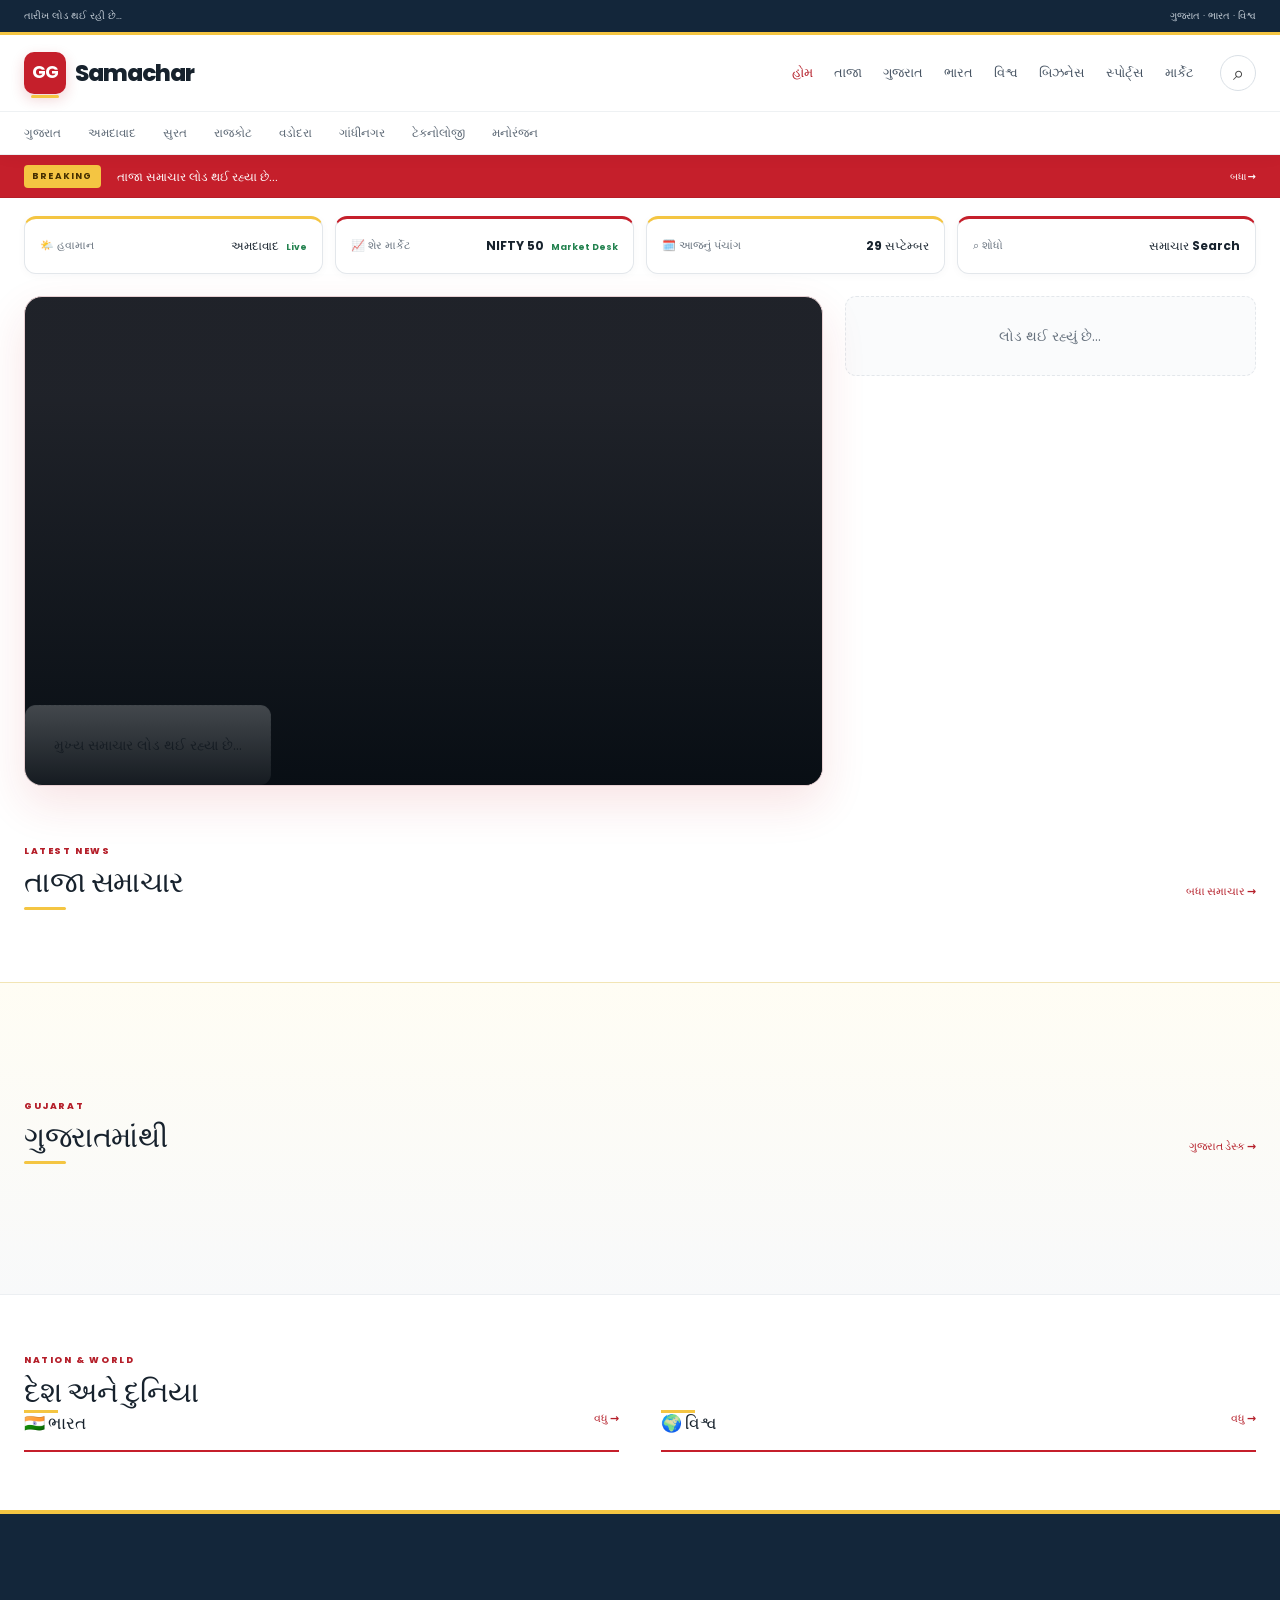
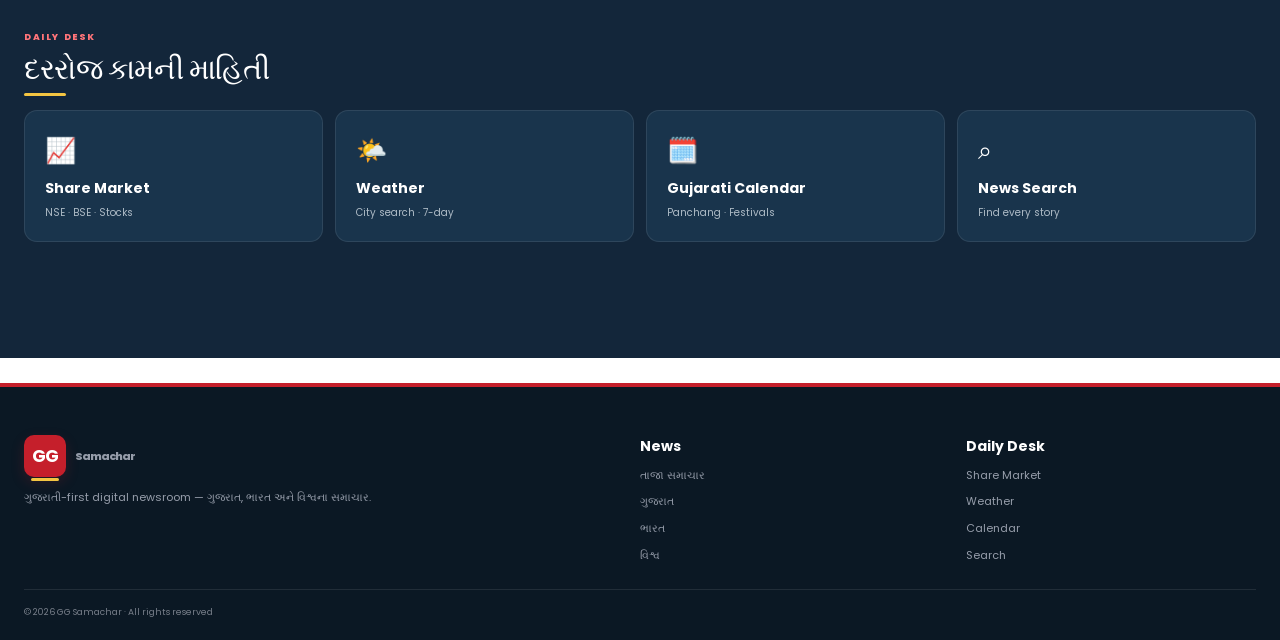
==== commit 3f309be2: "Polish production page copy and metadata" ====
--- a/index.html
+++ b/index.html
@@ -3,7 +3,7 @@
 <head>
 <meta charset="utf-8"><meta name="viewport" content="width=device-width,initial-scale=1">
 <title>GG Samachar — ગુજરાતના તાજા સમાચાર</title>
-<meta name="description" content="ગુજરાત, ભારત અને વિશ્વના તાજા સમાચાર — Gujarati-first digital newsroom.">
+<meta name="description" content="GG Samachar — ગુજરાત, ભારત અને વિશ્વના તાજા ગુજરાતી સમાચાર, બિઝનેસ, સ્પોર્ટ્સ, ટેકનોલોજી, હવામાન અને માર્કેટ અપડેટ્સ."><meta name="theme-color" content="#c51f2b"><meta property="og:title" content="GG Samachar — ગુજરાતના તાજા સમાચાર"><meta property="og:description" content="ગુજરાતી-first digital newsroom — ગુજરાત, ભારત અને વિશ્વના તાજા સમાચાર."><meta property="og:type" content="website">
 <link rel="stylesheet" href="assets/css/style.css">
 </head>
 <body>
--- a/assets/css/style.css
+++ b/assets/css/style.css
@@ -15,10 +15,249 @@
 .city-grid{display:flex;gap:8px;flex-wrap:wrap;margin:20px 0}.weather-card{margin-top:22px;border-radius:16px;padding:28px;background:linear-gradient(135deg,#11141a,#2c3340);color:#fff;display:grid;grid-template-columns:1fr 1fr;gap:25px;box-shadow:var(--shadow)}.weather-main strong{display:block;font-size:60px;line-height:1;margin:10px 0}.weather-main p{color:#b6bdc8}.weather-stats{display:grid;grid-template-columns:repeat(3,1fr);gap:9px;align-items:center}.weather-stats b{border:1px solid #ffffff18;border-radius:10px;padding:15px;font-size:12px}.weather-stats small{display:block;color:#9299a5;margin-top:5px;font-weight:400}.forecast{display:grid;grid-template-columns:repeat(7,1fr);gap:8px;margin-top:12px}.forecast>div{border:1px solid var(--line);border-radius:10px;padding:11px;text-align:center}.forecast strong{display:block;margin:7px 0;font-size:11px}.forecast small{color:var(--muted);font-size:8px}.search-box{width:100%;max-width:520px;border:1px solid var(--line);border-radius:9px;padding:12px 14px;outline:0}.search-box:focus{border-color:var(--accent)}
 .page-kicker{display:flex;justify-content:space-between;align-items:center}.page-kicker #marketStatus{font-size:10px;color:#2f8b5c}.market-cards{display:grid;grid-template-columns:repeat(4,1fr);gap:10px;margin:25px 0}.market-cards>div,.table-card,.calendar-main,.choghadiya,.festivals,.market-note{border:1px solid var(--line);border-radius:13px;padding:20px;background:#fff}.market-cards small{color:var(--muted);font-size:10px}.market-cards strong{display:block;font-size:25px;margin:7px 0}.market-cards span{font-size:9px;color:#8b929e}.market-layout{display:grid;grid-template-columns:1fr 1fr;gap:14px;margin-top:14px}.table-card .section-head{margin-bottom:8px}.table-card h2{font-size:17px;margin:0}.market-list{min-height:100px}.market-row{display:flex;justify-content:space-between;padding:11px 0;border-bottom:1px solid var(--line);font-size:11px}.market-row span:last-child{font-weight:700}.market-note{margin-top:14px;display:flex;gap:15px}.market-note span{color:var(--muted);font-size:11px}
 .calendar-main{display:grid;grid-template-columns:250px 1fr;gap:20px;margin-top:20px}.calendar-date{background:var(--accent);color:#fff;border-radius:12px;padding:25px;display:flex;flex-direction:column}.calendar-date strong{font-size:70px;line-height:1}.panchang{display:grid;grid-template-columns:repeat(3,1fr);gap:9px}.panchang div{background:var(--paper);padding:16px;border-radius:9px}.panchang small{display:block;color:var(--muted);font-size:9px}.panchang b{display:block;margin-top:5px;font-size:12px}.choghadiya,.festivals{margin-top:12px}
-.article-page{padding:60px 0 90px;max-width:1050px}.article-top{max-width:920px}.article-page h1{font-size:clamp(34px,5vw,62px);line-height:1.08;letter-spacing:-2px;margin:0 0 10px}.article-en{font-size:15px;color:var(--muted)}.article-feature-image{width:100%;aspect-ratio:16/9;object-fit:cover;border-radius:14px;margin:25px 0;box-shadow:var(--shadow)}.article-lead{font-size:18px;line-height:1.8;color:#555f6e;max-width:820px}.article-language{display:flex;gap:6px;margin:22px 0}.article-language button{border:1px solid var(--line);background:#fff;padding:7px 13px;border-radius:7px;cursor:pointer}.article-language button.active{background:var(--accent);border-color:var(--accent);color:#fff}.article-content{max-width:800px;font-size:16px;line-height:1.9}.article-content p{margin:0 0 20px}.source-box{margin-top:30px;padding:14px;background:var(--paper);border-radius:9px;font-size:11px}.source-box a{color:var(--accent)}
+.share-actions{display:flex;gap:7px;padding:0 15px 15px}.share-btn{border:1px solid var(--line);background:#fff;color:#4b5563;border-radius:7px;padding:7px 10px;font-size:9px;font-weight:700;cursor:pointer;transition:.2s}.share-btn:hover{border-color:var(--accent);color:var(--accent)}.share-btn.whatsapp{border-color:#d9eadc;color:#24783a}.share-btn.whatsapp:hover{background:#f1faf3;border-color:#24783a}.article-page>.share-actions{padding:0;margin:18px 0 8px}.article-page>.share-actions .share-btn{font-size:10px;padding:8px 13px}.story-link{display:block}.story .share-actions{position:relative;z-index:3}.article-page{padding:60px 0 90px;max-width:1050px}.article-top{max-width:920px}.article-page h1{font-size:clamp(34px,5vw,62px);line-height:1.08;letter-spacing:-2px;margin:0 0 10px}.article-en{font-size:15px;color:var(--muted)}.article-feature-image{width:100%;aspect-ratio:16/9;object-fit:cover;border-radius:14px;margin:25px 0;box-shadow:var(--shadow)}.article-lead{font-size:18px;line-height:1.8;color:#555f6e;max-width:820px}.article-language{display:flex;gap:6px;margin:22px 0}.article-language button{border:1px solid var(--line);background:#fff;padding:7px 13px;border-radius:7px;cursor:pointer}.article-language button.active{background:var(--accent);border-color:var(--accent);color:#fff}.article-content{max-width:800px;font-size:16px;line-height:1.9}.article-content p{margin:0 0 20px}.source-box{margin-top:30px;padding:14px;background:var(--paper);border-radius:9px;font-size:11px}.source-box a{color:var(--accent)}
 .loading,.empty{padding:28px;border:1px dashed var(--line);border-radius:11px;color:var(--muted);text-align:center}.mini-item .loading{grid-column:1/-1}
 footer{background:#0f1116;color:#fff;padding:42px 0 18px;margin-top:25px}.footer-grid{display:grid;grid-template-columns:2fr 1fr 1fr;gap:35px}.footer-grid>div:not(:first-child){display:flex;flex-direction:column;gap:8px}.footer-grid p,.footer-grid a{color:#969daa;font-size:11px}.copyright{border-top:1px solid #ffffff15;margin-top:25px;padding-top:15px;color:#777e89;font-size:9px}
 .mobile-bottom{display:none}
 @media(max-width:1050px){.nav nav{gap:12px}.nav nav a:nth-child(n+6){display:none}.compact-grid{grid-template-columns:repeat(2,1fr)}}
 @media(max-width:800px){body{padding-bottom:68px}.topline,.category-bar{display:none}.nav{min-height:62px}.nav nav{display:none}.nav nav.open{display:flex;position:absolute;top:62px;left:0;right:0;background:#fff;border-bottom:1px solid var(--line);padding:15px 20px;flex-direction:column;gap:13px}.nav #menu{display:block;margin-left:auto}.header-search{display:none}.wrap{width:min(var(--wrap),calc(100% - 24px))}.market-strip{grid-template-columns:repeat(2,1fr)}.home-lead{grid-template-columns:1fr}.lead-news{min-height:390px}.side-news{display:grid;grid-template-columns:1fr 1fr}.news-grid,.compact-grid{grid-template-columns:repeat(2,1fr)}.two-column-news,.market-layout{grid-template-columns:1fr}.desk-grid{grid-template-columns:repeat(2,1fr)}.market-cards{grid-template-columns:repeat(2,1fr)}.calendar-main{grid-template-columns:1fr}.forecast{grid-template-columns:repeat(4,1fr)}.footer-grid{grid-template-columns:1fr}.mobile-bottom{display:grid;position:fixed;z-index:100;left:8px;right:8px;bottom:8px;height:58px;background:rgba(20,22,27,.97);border-radius:16px;grid-template-columns:repeat(5,1fr);box-shadow:0 10px 30px rgba(0,0,0,.25);padding:4px}.mobile-bottom a,.mobile-bottom button{border:0;background:none;color:#aeb4bd;display:flex;flex-direction:column;align-items:center;justify-content:center;gap:2px;font-size:9px}.mobile-bottom .mi{font-size:18px;line-height:18px}.mobile-bottom .active{color:#fff}.mobile-bottom .active .mi{color:#ff7479}}
 @media(max-width:520px){.market-strip{grid-template-columns:1fr 1fr}.market-strip a{padding:10px}.market-strip b{font-size:9px}.home-lead{margin-top:3px}.lead-news{min-height:350px}.lead-overlay{padding:20px}.lead-overlay h1{font-size:27px}.side-news{display:flex}.side-story{grid-template-columns:92px 1fr}.side-story img,.side-story .side-noimg{width:92px;height:68px}.news-grid,.compact-grid{grid-template-columns:1fr}.story-art{height:190px}.section,.home-section{padding:38px 0}.section-head h2,.split-heading h2{font-size:23px}.weather-card{grid-template-columns:1fr;padding:22px}.weather-stats{grid-template-columns:repeat(3,1fr)}.forecast{grid-template-columns:repeat(2,1fr)}.market-cards{gap:7px}.market-cards>div{padding:15px}.market-note{flex-direction:column}.big-search,.market-search{margin-top:20px}.big-search button,.market-search button{padding:12px}.calendar-date strong{font-size:60px}}
+
+
+/* =========================================================
+   GG SAMACHAR — NEWSROOM UI REFRESH
+   Gujarati-first typography + cleaner editorial system
+   ========================================================= */
+@import url('https://fonts.googleapis.com/css2?family=Noto+Sans+Gujarati:wght@400;500;600;700;800&family=Poppins:wght@400;500;600;700;800&display=swap');
+
+:root{
+  --ink:#18212b;
+  --muted:#66717d;
+  --soft:#f5f7f8;
+  --line:#e3e7eb;
+  --paper:#ffffff;
+  --brand:#b51f2a;
+  --brand-dark:#8f1620;
+  --brand-soft:#fff1f2;
+  --gold:#e3a51a;
+  --navy:#142536;
+  --dark:#101820;
+  --wrap:1280px;
+  --radius:14px;
+  --shadow:0 10px 30px rgba(20,37,54,.08);
+}
+
+body{
+  color:var(--ink);
+  font-family:'Noto Sans Gujarati',Poppins,system-ui,sans-serif;
+  background:#fff;
+  font-size:14px;
+  line-height:1.6;
+}
+body,button,input{font-synthesis:none}
+a{transition:color .18s ease,background .18s ease,border-color .18s ease,transform .18s ease}
+.wrap{width:min(var(--wrap),calc(100% - 48px))}
+
+/* Header */
+.topline{background:var(--navy);border:0;color:#c9d2db}
+.top-inner{height:32px;font-size:10px}
+.site-header{background:rgba(255,255,255,.98);box-shadow:0 2px 16px rgba(16,24,32,.04)}
+.nav{min-height:76px;gap:26px}
+.brand{font-family:Poppins,sans-serif;font-size:23px;letter-spacing:-1px}
+.brand b{width:42px;height:42px;border-radius:10px;background:linear-gradient(135deg,var(--brand),var(--brand-dark));box-shadow:0 5px 14px rgba(181,31,42,.2)}
+.nav nav{font-family:'Noto Sans Gujarati',Poppins,sans-serif;font-size:13px;gap:21px}
+.nav nav a{color:#475463;font-weight:600}
+.nav nav a:hover,.nav nav .active{color:var(--brand)}
+.header-search{border-color:#d9dfe5;background:#fff}
+.category-bar{background:#fff;border-top:1px solid #eef1f3}
+.category-scroll{height:42px;font-size:12px;gap:27px}
+.category-scroll a{color:#596572}
+
+/* Breaking ticker */
+.breaking{background:var(--brand);box-shadow:inset 0 -1px rgba(0,0,0,.08)}
+.breaking-inner{min-height:43px;font-size:12px}
+.breaking strong{background:#fff;color:var(--brand);padding:4px 8px;border-radius:4px;font-size:9px;letter-spacing:1.2px}
+.breaking span{font-weight:500}
+.breaking a{color:#fff;font-weight:700}
+
+/* Utility strip */
+.market-strip{gap:12px;padding:18px 0}
+.market-strip a{
+  min-height:58px;border:1px solid var(--line);border-radius:12px;padding:11px 15px;
+  background:#fff;box-shadow:0 2px 8px rgba(20,37,54,.03)
+}
+.market-strip a:hover{border-color:#d5a2a6;transform:translateY(-1px);box-shadow:var(--shadow)}
+.market-strip span{font-size:11px;color:var(--muted)}
+.market-strip b{font-size:12px;font-weight:700}
+.market-strip em{color:#23824f}
+
+/* Hero */
+.home-lead{gap:22px;margin-top:4px}
+.lead-news{min-height:490px;border-radius:18px;box-shadow:var(--shadow)}
+.lead-news:after{background:linear-gradient(180deg,rgba(0,0,0,.02) 20%,rgba(7,13,19,.94) 100%)}
+.lead-overlay{padding:34px;max-width:900px}
+.lead-overlay .tag-light{display:inline-block;background:rgba(181,31,42,.92);color:#fff;padding:5px 9px;border-radius:4px;font-size:9px;letter-spacing:1px}
+.lead-overlay h1{
+  font-family:'Noto Sans Gujarati',Poppins,sans-serif;
+  font-size:clamp(28px,3.2vw,46px);line-height:1.22;letter-spacing:-.8px;font-weight:800;
+  margin:12px 0 10px
+}
+.lead-overlay p{font-size:13px;line-height:1.8;color:#e2e7eb}
+.lead-overlay .btn{
+  display:inline-flex;align-items:center;margin-top:4px;padding:9px 14px;border-radius:7px;
+  background:#fff;color:var(--brand);font-size:11px;font-weight:800
+}
+.side-news{gap:13px}
+.side-story{grid-template-columns:132px 1fr;gap:14px;padding:0 0 13px}
+.side-story img,.side-story .side-noimg{width:132px;height:94px;border-radius:10px}
+.side-story h3{font-size:14px;line-height:1.5;font-weight:700;margin:4px 0}
+.side-story .meta{font-size:9px}
+
+/* Section headings */
+.section,.home-section{padding:58px 0}
+.section-head{margin-bottom:23px}
+.section-head h2,.split-heading h2{
+  font-family:'Noto Sans Gujarati',Poppins,sans-serif;
+  font-size:29px;line-height:1.25;font-weight:800;letter-spacing:-.5px
+}
+.eyebrow{font-family:Poppins,sans-serif;color:var(--brand);font-size:9px;letter-spacing:1.6px}
+.section-head>a,.mini-heading a{font-size:11px;color:var(--brand);font-weight:800}
+
+/* Cards */
+.news-grid{gap:18px}
+.story{border:1px solid #e1e6ea;border-radius:14px;box-shadow:0 2px 7px rgba(20,37,54,.025)}
+.story:hover{transform:translateY(-3px);border-color:#d8b0b3;box-shadow:var(--shadow)}
+.story-art{height:205px;background:linear-gradient(145deg,#233244,#8f2028)}
+.story-art span{background:var(--brand);padding:5px 8px;border-radius:4px;font-size:8px}
+.story-body{padding:16px 16px 17px}
+.tag{color:var(--brand);font-size:8px}
+.story h3{
+  font-family:'Noto Sans Gujarati',Poppins,sans-serif;
+  font-size:16px;line-height:1.55;font-weight:700;letter-spacing:0;margin:7px 0
+}
+.story p{font-size:11px;line-height:1.75;color:#697580}
+.meta{font-family:Poppins,'Noto Sans Gujarati',sans-serif;font-size:9px;color:#8a949e}
+.tinted{background:#f7f8f9;border-color:#edf0f2}
+
+/* India/world lists */
+.two-column-news{gap:42px}
+.mini-heading{font-size:17px;padding-bottom:13px;border-bottom:2px solid var(--navy)}
+.mini-item{padding:14px 0;grid-template-columns:112px 1fr;gap:14px}
+.mini-item img{width:112px;height:76px;border-radius:8px}
+.mini-item h3{
+  font-family:'Noto Sans Gujarati',Poppins,sans-serif;
+  font-size:13px;line-height:1.55;font-weight:700
+}
+
+/* Daily desk */
+.dark-section{background:var(--navy)}
+.desk-grid a{background:#1b3144;border:1px solid rgba(255,255,255,.09);border-radius:13px}
+.desk-grid a:hover{background:#203a50;transform:translateY(-2px)}
+.desk-grid b{font-size:14px}
+.desk-grid small{font-size:10px;color:#aebbc6}
+
+/* Search / pages */
+.search-page h1,.market-page h1{
+  font-family:'Noto Sans Gujarati',Poppins,sans-serif;font-weight:800;letter-spacing:-1px
+}
+.big-search,.market-search{border-radius:12px;box-shadow:0 3px 14px rgba(20,37,54,.04)}
+.big-search button,.market-search button{background:var(--brand)}
+.big-search button:hover,.market-search button:hover{background:var(--brand-dark)}
+.filter button,.filter a,.city-grid button,.city-grid a{font-family:'Noto Sans Gujarati',Poppins,sans-serif}
+.filter .selected,.filter button:hover,.filter a:hover,.city-grid button:hover,.city-grid a:hover{background:var(--brand);border-color:var(--brand)}
+
+/* Article typography */
+.article-page{padding:68px 0 95px}
+.article-page h1{
+  font-family:'Noto Sans Gujarati',Poppins,sans-serif;
+  font-size:clamp(34px,4.5vw,58px);line-height:1.25;font-weight:800;letter-spacing:-1px
+}
+.article-en{font-family:Poppins,sans-serif;font-size:14px;line-height:1.7}
+.article-lead{
+  font-family:'Noto Sans Gujarati',sans-serif;
+  font-size:18px;line-height:2;color:#596673
+}
+.article-content{
+  font-family:'Noto Sans Gujarati',sans-serif;
+  font-size:17px;line-height:2;max-width:820px;color:#293540
+}
+.article-content p{margin-bottom:23px}
+.article-language button.active{background:var(--brand);border-color:var(--brand)}
+
+/* Footer */
+footer{background:#0d1822;padding:48px 0 20px}
+.footer-grid p,.footer-grid a{font-size:11px;line-height:1.7}
+.copyright{border-color:rgba(255,255,255,.09)}
+
+/* Mobile */
+@media(max-width:800px){
+  .wrap{width:min(var(--wrap),calc(100% - 24px))}
+  .topline{display:block}
+  .top-inner{height:29px}
+  .nav{min-height:64px}
+  .brand{font-size:20px}
+  .brand b{width:37px;height:37px}
+  .market-strip{gap:8px;padding:12px 0}
+  .market-strip a{min-height:54px;padding:9px 10px}
+  .home-lead{gap:14px}
+  .lead-news{min-height:390px;border-radius:15px}
+  .lead-overlay{padding:22px}
+  .lead-overlay h1{font-size:27px;line-height:1.3}
+  .lead-overlay p{font-size:11px;line-height:1.7}
+  .side-story h3{font-size:13px}
+  .section,.home-section{padding:42px 0}
+  .section-head h2,.split-heading h2{font-size:24px}
+}
+@media(max-width:520px){
+  .market-strip a{display:block}
+  .market-strip span,.market-strip b{display:block}
+  .market-strip b{margin-top:2px}
+  .lead-news{min-height:360px}
+  .story h3{font-size:16px}
+  .story p{font-size:11px}
+  .article-page{padding-top:42px}
+  .article-page h1{font-size:31px;line-height:1.3}
+  .article-lead{font-size:16px;line-height:1.9}
+  .article-content{font-size:16px;line-height:1.95}
+}
+
+
+/* GG Samachar final visual polish */
+:root{--gg-red:#c51f2b;--gg-red-dark:#991722;--gg-yellow:#f4c542;--gg-yellow-soft:#fff8dc;--gg-navy:#13263a}
+body{background:#fff;color:#17222d}
+.topline{background:var(--gg-navy);border-bottom:3px solid var(--gg-yellow)}
+.site-header{border-bottom:1px solid #eceff2}
+.brand b{background:var(--gg-red);position:relative}
+.brand b:after{content:"";position:absolute;bottom:-4px;left:7px;right:7px;height:3px;border-radius:2px;background:var(--gg-yellow)}
+.breaking{background:var(--gg-red)}
+.breaking strong{background:var(--gg-yellow);color:#442f00}
+.market-strip a:first-child,.market-strip a:nth-child(3){border-top:3px solid var(--gg-yellow)}
+.market-strip a:nth-child(2),.market-strip a:nth-child(4){border-top:3px solid var(--gg-red)}
+.market-strip a:hover{border-color:#d8aeb1}
+.lead-news{border:1px solid #e7d0d2;box-shadow:0 18px 45px rgba(197,31,43,.12)}
+.lead-overlay .tag-light{background:var(--gg-yellow);color:#3b2c00}
+.section-head{position:relative}
+.section-head:after{content:"";position:absolute;left:0;bottom:-9px;width:42px;height:3px;background:var(--gg-yellow);border-radius:2px}
+.story{box-shadow:0 4px 16px rgba(20,37,54,.045)}
+.story:hover{border-color:#dfb1b5}
+.story-art{background:linear-gradient(145deg,#172d42,#b51f2a)}
+.story-art span{background:var(--gg-red)}
+.tinted{background:linear-gradient(180deg,#fffdf4,#f8f9fa);border-top:1px solid #f2e5b5;border-bottom:1px solid #eceff2}
+.mini-heading{border-bottom-color:var(--gg-red)}
+.mini-heading:after{content:"";display:block;width:34px;height:3px;background:var(--gg-yellow);position:absolute}
+.filter .selected,.filter button:hover,.filter a:hover,.city-grid button:hover,.city-grid a:hover{background:var(--gg-red);border-color:var(--gg-red)}
+.big-search button,.market-search button{background:var(--gg-red)}
+.article-language button.active{background:var(--gg-red);border-color:var(--gg-red)}
+.calendar-date{background:linear-gradient(145deg,var(--gg-red),var(--gg-red-dark));border-top:5px solid var(--gg-yellow)}
+.dark-section{background:var(--gg-navy);border-top:4px solid var(--gg-yellow)}
+.desk-grid a{background:#19344c}
+footer{background:#0b1824;border-top:4px solid var(--gg-red)}
+footer .brand b{background:var(--gg-red)}
+.loading{background:#fafbfc}
+@media(max-width:520px){
+ .brand b{width:36px;height:36px}
+ .market-strip a{border-top-width:2px}
+ .section-head:after{bottom:-7px}
+}
+
+.other-drawer{position:fixed;inset:0;z-index:120;background:rgba(7,13,19,.52);display:flex;align-items:flex-end;justify-content:center;padding:0 8px 72px;opacity:0;visibility:hidden;pointer-events:none;transition:.2s}.other-inner{width:min(620px,100%);background:#fff;border-radius:18px 18px 0 0;padding:15px;display:grid;grid-template-columns:repeat(2,1fr);gap:8px}.other-inner>b{grid-column:1/-1}.other-inner a{padding:12px;border:1px solid var(--line);border-radius:10px}.other-inner button{position:absolute;right:24px}.other-open .other-drawer{opacity:1;visibility:visible;pointer-events:auto}.btn-link{display:inline-flex;margin-top:10px;padding:9px 13px;border-radius:8px;background:#c51f2b;color:#fff;font-size:11px}.market-row span:first-child{display:flex;flex-direction:column}.market-row small{color:var(--muted);font-size:8px}.market-row em{font-style:normal;margin-left:5px;font-size:9px}.market-row em.up{color:#18834d}.market-row em.down{color:#c51f2b}
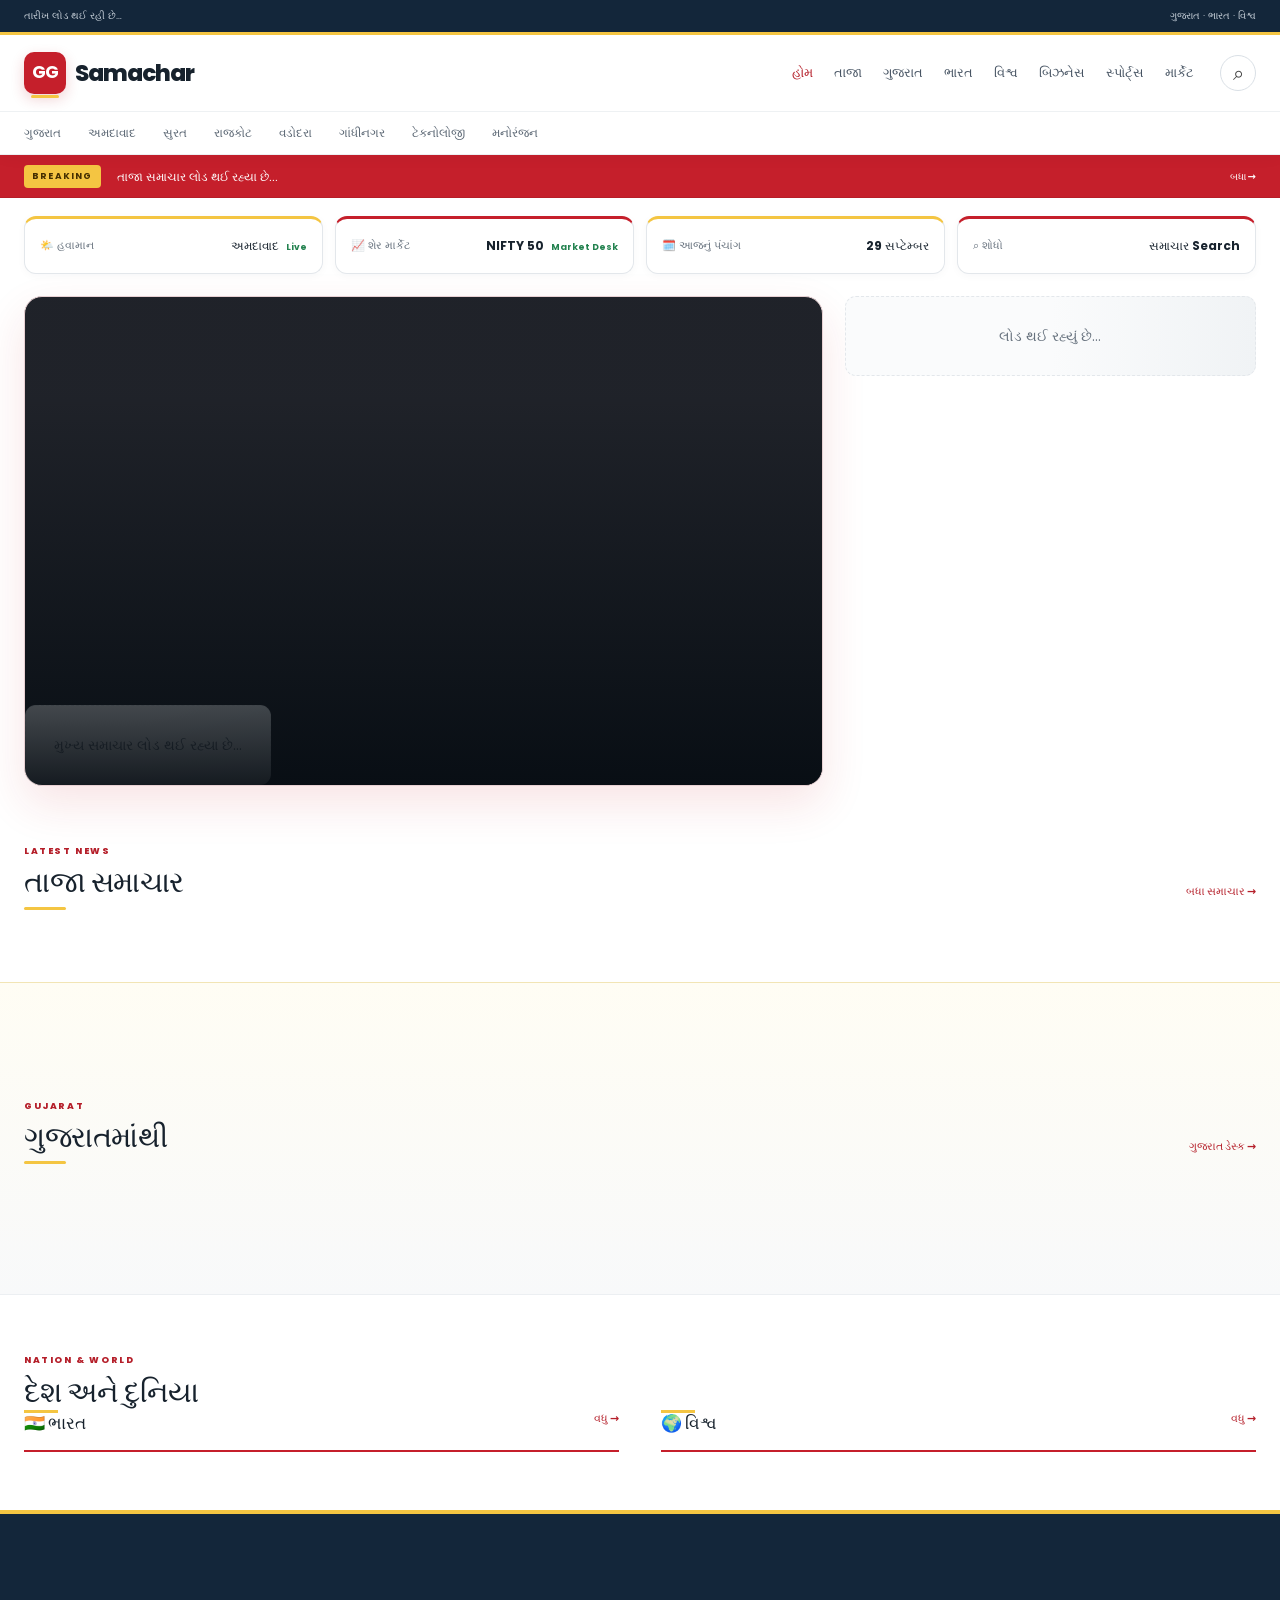
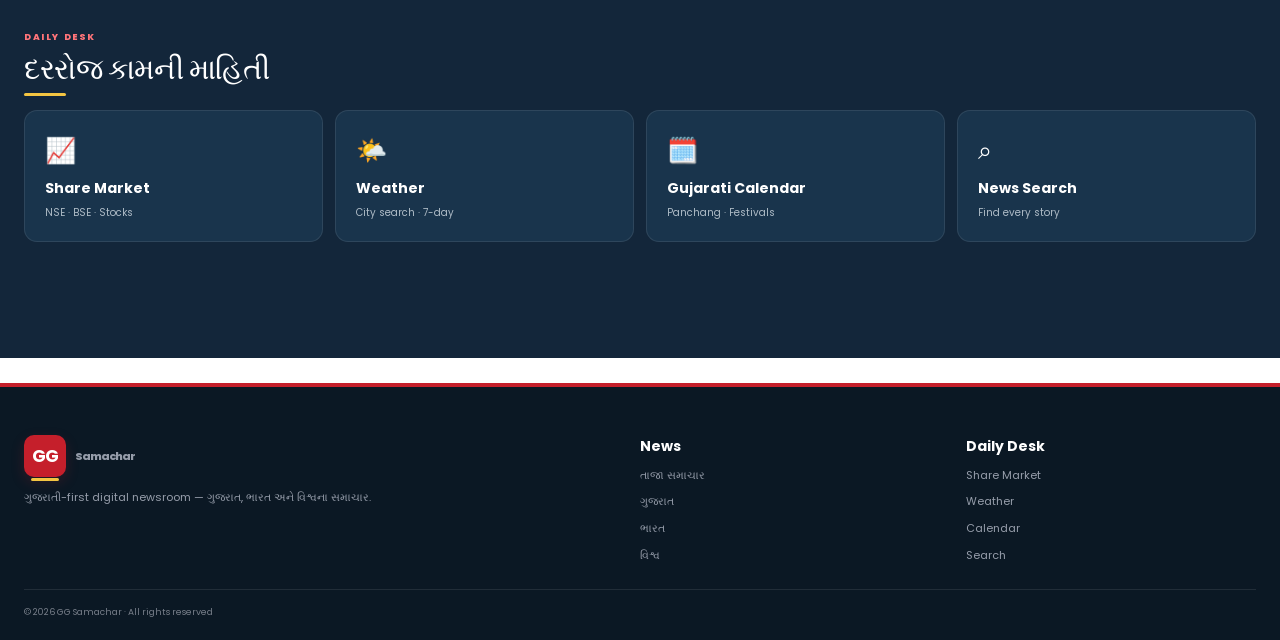
==== commit 386ea68c: "Add production manifest metadata" ====
--- a/index.html
+++ b/index.html
@@ -5,7 +5,7 @@
 <title>GG Samachar — ગુજરાતના તાજા સમાચાર</title>
 <meta name="description" content="GG Samachar — ગુજરાત, ભારત અને વિશ્વના તાજા ગુજરાતી સમાચાર, બિઝનેસ, સ્પોર્ટ્સ, ટેકનોલોજી, હવામાન અને માર્કેટ અપડેટ્સ."><meta name="theme-color" content="#c51f2b"><meta property="og:title" content="GG Samachar — ગુજરાતના તાજા સમાચાર"><meta property="og:description" content="ગુજરાતી-first digital newsroom — ગુજરાત, ભારત અને વિશ્વના તાજા સમાચાર."><meta property="og:type" content="website">
 <link rel="stylesheet" href="assets/css/style.css">
-</head>
+<link rel="manifest" href="manifest.webmanifest"><meta name="theme-color" content="#c51f2b"></head>
 <body>
 <header class="site-header">
   <div class="topline"><div class="wrap top-inner"><span id="liveDate">તારીખ લોડ થઈ રહી છે…</span><span>ગુજરાત · ભારત · વિશ્વ</span></div></div>
--- a/assets/css/style.css
+++ b/assets/css/style.css
@@ -260,4 +260,41 @@
  .section-head:after{bottom:-7px}
 }
 
-.other-drawer{position:fixed;inset:0;z-index:120;background:rgba(7,13,19,.52);display:flex;align-items:flex-end;justify-content:center;padding:0 8px 72px;opacity:0;visibility:hidden;pointer-events:none;transition:.2s}.other-inner{width:min(620px,100%);background:#fff;border-radius:18px 18px 0 0;padding:15px;display:grid;grid-template-columns:repeat(2,1fr);gap:8px}.other-inner>b{grid-column:1/-1}.other-inner a{padding:12px;border:1px solid var(--line);border-radius:10px}.other-inner button{position:absolute;right:24px}.other-open .other-drawer{opacity:1;visibility:visible;pointer-events:auto}.btn-link{display:inline-flex;margin-top:10px;padding:9px 13px;border-radius:8px;background:#c51f2b;color:#fff;font-size:11px}.market-row span:first-child{display:flex;flex-direction:column}.market-row small{color:var(--muted);font-size:8px}.market-row em{font-style:normal;margin-left:5px;font-size:9px}.market-row em.up{color:#18834d}.market-row em.down{color:#c51f2b}+.other-drawer{position:fixed;inset:0;z-index:120;background:rgba(7,13,19,.52);display:flex;align-items:flex-end;justify-content:center;padding:0 8px 72px;opacity:0;visibility:hidden;pointer-events:none;transition:.2s}.other-inner{width:min(620px,100%);background:#fff;border-radius:18px 18px 0 0;padding:15px;display:grid;grid-template-columns:repeat(2,1fr);gap:8px}.other-inner>b{grid-column:1/-1}.other-inner a{padding:12px;border:1px solid var(--line);border-radius:10px}.other-inner button{position:absolute;right:24px}.other-open .other-drawer{opacity:1;visibility:visible;pointer-events:auto}.btn-link{display:inline-flex;margin-top:10px;padding:9px 13px;border-radius:8px;background:#c51f2b;color:#fff;font-size:11px}.market-row span:first-child{display:flex;flex-direction:column}.market-row small{color:var(--muted);font-size:8px}.market-row em{font-style:normal;margin-left:5px;font-size:9px}.market-row em.up{color:#18834d}.market-row em.down{color:#c51f2b}
+
+/* =========================================================
+   FINAL PRODUCTION POLISH
+   ========================================================= */
+img{display:block;max-width:100%}
+button,a,input{ -webkit-tap-highlight-color:transparent }
+:focus-visible{outline:3px solid rgba(197,31,43,.25);outline-offset:2px}
+.loading{position:relative;overflow:hidden;background:linear-gradient(90deg,#fafbfc 25%,#f0f3f5 50%,#fafbfc 75%);background-size:200% 100%;animation:ggShimmer 1.35s infinite}
+@keyframes ggShimmer{to{background-position:-200% 0}}
+.story-art img,.mini-item img,.article-feature-image,.lead-news>img{background:#edf0f2}
+.story-art img,.mini-item img{transition:transform .35s ease}
+.story:hover .story-art img,.mini-item:hover img{transform:scale(1.035)}
+.story-link:focus-visible,.mini-item:focus-visible{outline:3px solid rgba(197,31,43,.25);outline-offset:-3px}
+.side-story{border-radius:10px;transition:background .18s ease,padding .18s ease}
+.side-story:hover{background:#faf5f5}
+.btn{box-shadow:0 5px 15px rgba(0,0,0,.12)}
+.article-top .eyebrow{margin-bottom:10px}
+.article-page .meta{margin-top:12px}
+.article-page .source-box{border-left:3px solid var(--gg-yellow)}
+.share-actions{flex-wrap:wrap}
+.share-btn{min-height:32px}
+.mobile-bottom button{cursor:pointer}
+.mobile-bottom{backdrop-filter:blur(12px)}
+.other-inner{box-shadow:0 -15px 40px rgba(0,0,0,.18)}
+.empty strong{display:block;color:var(--ink);font-size:14px;margin-bottom:5px}
+.market-note{border-left:3px solid var(--gg-yellow)}
+.weather-card,.calendar-main,.table-card,.market-cards>div{box-shadow:0 3px 16px rgba(20,37,54,.035)}
+@media(max-width:520px){
+  .wrap{width:calc(100% - 20px)}
+  .breaking-inner{gap:9px}
+  .breaking-inner span{font-size:10px}
+  .market-strip{padding:10px 0}
+  .market-strip a{min-height:52px}
+  .lead-overlay .btn{padding:10px 13px}
+  .share-actions{padding-bottom:12px}
+  .article-feature-image{border-radius:11px;margin:18px 0}
+}
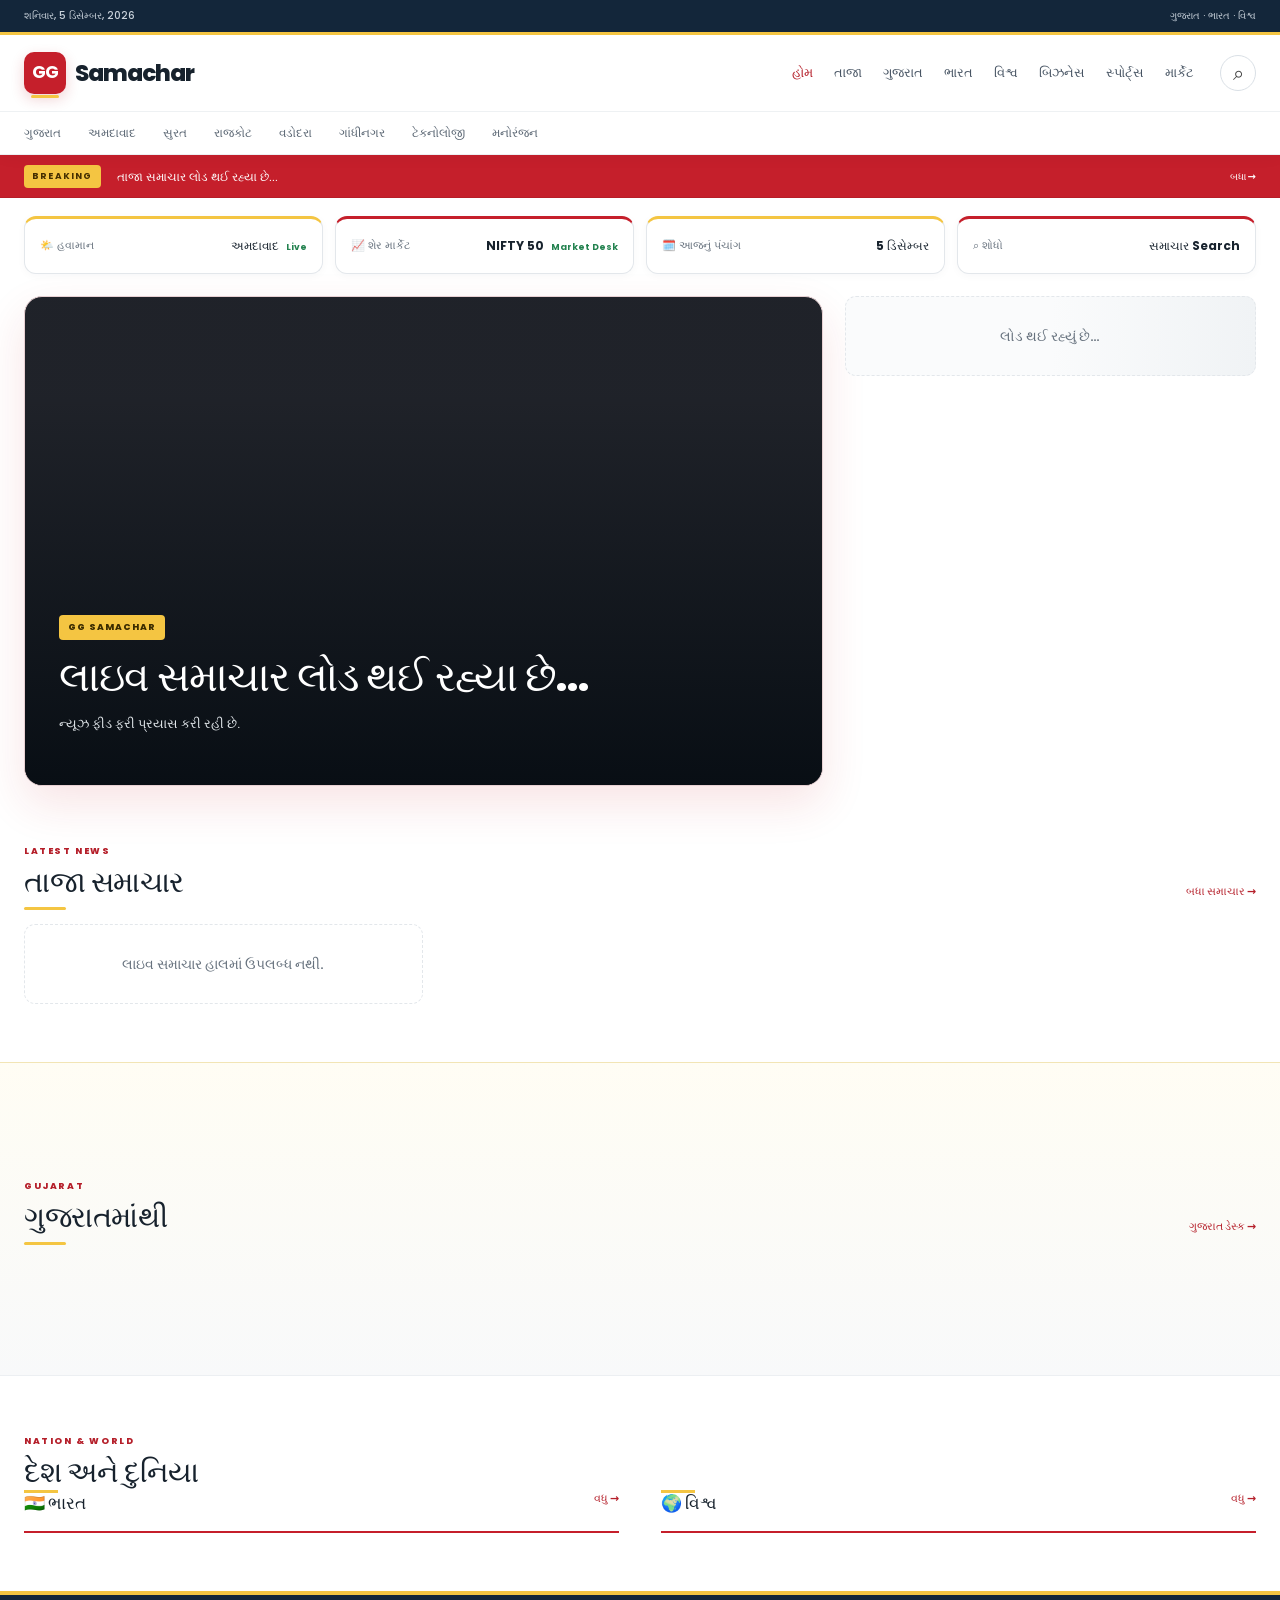
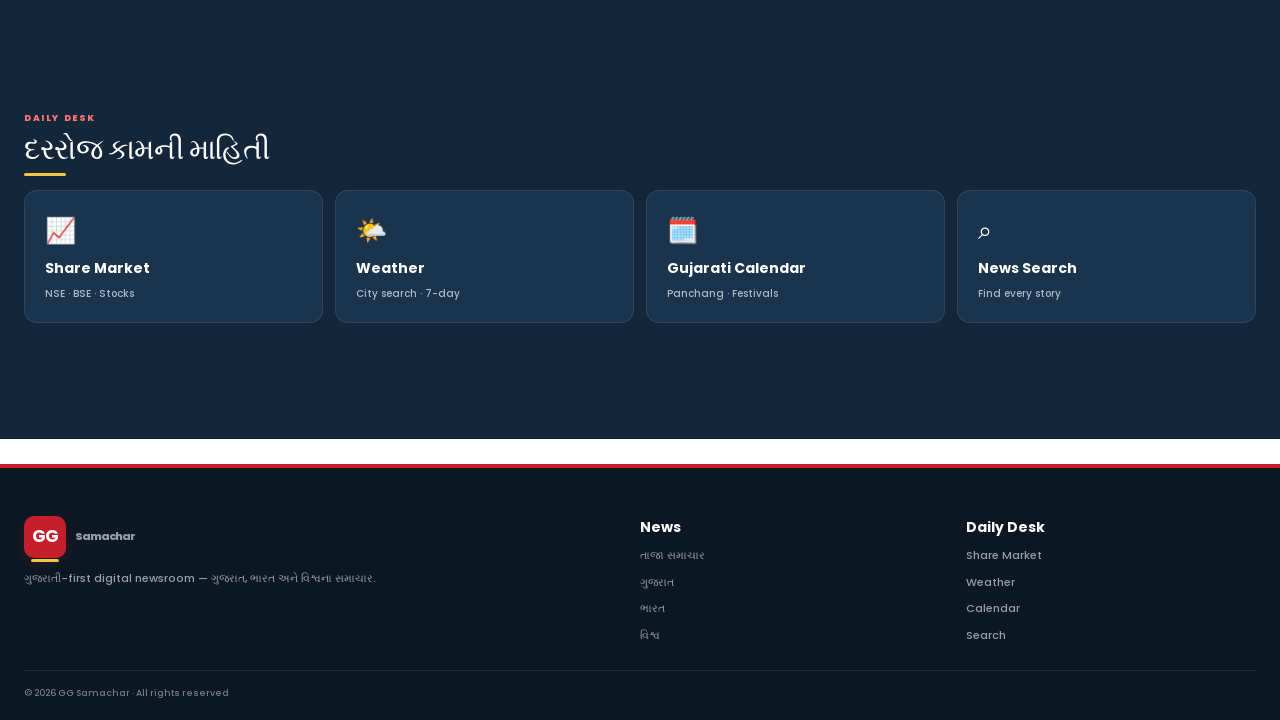
==== commit 66650245: "Bust cached frontend JavaScript after live feed fix" ====
--- a/index.html
+++ b/index.html
@@ -80,5 +80,5 @@
   <div><b>News</b><a href="latest.html">તાજા સમાચાર</a><a href="category.html">ગુજરાત</a><a href="latest.html?category=India">ભારત</a><a href="latest.html?category=World">વિશ્વ</a></div>
   <div><b>Daily Desk</b><a href="market.html">Share Market</a><a href="weather.html">Weather</a><a href="calendar.html">Calendar</a><a href="search.html">Search</a></div>
 </div><div class="wrap copyright">© 2026 GG Samachar · All rights reserved</div></footer>
-<script src="assets/js/app.js"></script>
+<script src="assets/js/app.js?v=20261001-0115"></script>
 </body></html>
--- a/assets/css/style.css
+++ b/assets/css/style.css
@@ -1,13 +1,13 @@
-@import url('https://fonts.googleapis.com/css2?family=Poppins:wght@400;500;600;700;800&display=swap');
+@import url('https://fonts.googleapis.com/css2?family=Noto+Sans+Gujarati:wght@400;500;600;700;800&family=Poppins:wght@400;500;600;700;800&display=swap');
 :root{--ink:#17191e;--muted:#68707d;--line:#e5e7eb;--paper:#f6f7f9;--accent:#a4161b;--accent2:#d92b33;--dark:#111318;--wrap:1240px;--shadow:0 12px 35px rgba(17,19,24,.08)}
-*{box-sizing:border-box}html{scroll-behavior:smooth}body{margin:0;color:var(--ink);font-family:Poppins,system-ui,sans-serif;background:#fff}a{text-decoration:none;color:inherit}button,input{font:inherit}.wrap{width:min(var(--wrap),calc(100% - 40px));margin:auto}
+*{box-sizing:border-box}html{scroll-behavior:smooth}body{margin:0;color:var(--ink);font-family:"Noto Sans Gujarati","Poppins",system-ui,sans-serif;background:#fff;font-weight:500}a{text-decoration:none;color:inherit}button,input{font:inherit}.wrap{width:min(var(--wrap),calc(100% - 40px));margin:auto}
 .topline{background:#f7f7f8;border-bottom:1px solid var(--line);font-size:10px;color:#7b818b}.top-inner{height:30px;display:flex;justify-content:space-between;align-items:center}
 .site-header{position:sticky;top:0;z-index:60;background:rgba(255,255,255,.96);backdrop-filter:blur(16px);border-bottom:1px solid var(--line)}.nav{min-height:70px;display:flex;align-items:center;gap:24px}.brand{display:flex;align-items:center;gap:9px;font-size:22px;font-weight:800;letter-spacing:-.8px;white-space:nowrap}.brand b{display:grid;place-items:center;background:var(--accent);color:#fff;border-radius:8px;width:38px;height:38px;font-size:17px}.nav nav{display:flex;align-items:center;gap:19px;margin-left:auto;font-size:12px;font-weight:600}.nav nav a{color:#555d69}.nav nav a:hover,.nav nav .active{color:var(--accent)}.header-search{width:36px;height:36px;border:1px solid var(--line);border-radius:50%;display:grid;place-items:center;font-size:20px;color:#444}#menu{display:none;border:0;background:#f1f2f4;border-radius:9px;width:38px;height:38px}.category-bar{border-top:1px solid #f0f1f2}.category-scroll{height:39px;display:flex;align-items:center;gap:25px;overflow:auto;white-space:nowrap;font-size:11px;font-weight:600}.category-scroll a{color:#656c77}.category-scroll a:hover{color:var(--accent)}
 .breaking{background:var(--dark);color:#fff}.breaking-inner{min-height:40px;display:flex;align-items:center;gap:16px;font-size:11px}.breaking strong{color:#ff6b70;font-size:9px;letter-spacing:1.5px}.breaking span{overflow:hidden;text-overflow:ellipsis;white-space:nowrap}.breaking a{margin-left:auto;color:#d5d8dd;font-size:10px}
 main{min-height:60vh}.market-strip{display:grid;grid-template-columns:repeat(4,1fr);gap:10px;padding:14px 0}.market-strip a{border:1px solid var(--line);padding:11px 14px;border-radius:10px;display:flex;justify-content:space-between;gap:8px;align-items:center;background:#fff}.market-strip span{font-size:10px;color:var(--muted)}.market-strip b{font-size:11px}.market-strip em{font-style:normal;color:#2c8b58;font-size:9px;margin-left:4px}
-.home-lead{display:grid;grid-template-columns:1.65fr .85fr;gap:18px;margin-top:8px}.lead-news{min-height:450px;border-radius:14px;overflow:hidden;background:#20232a;position:relative;color:#fff;display:flex;align-items:flex-end}.lead-news img{position:absolute;inset:0;width:100%;height:100%;object-fit:cover}.lead-news:after{content:"";position:absolute;inset:0;background:linear-gradient(180deg,transparent 20%,rgba(0,0,0,.88))}.lead-overlay{position:relative;z-index:2;padding:28px;max-width:820px}.lead-overlay .tag-light{font-size:9px;letter-spacing:1.5px;font-weight:800;color:#ff8b8f}.lead-overlay h1{font-size:clamp(27px,3.5vw,48px);line-height:1.12;letter-spacing:-1.5px;margin:9px 0}.lead-overlay p{font-size:12px;color:#d8d9dc;line-height:1.65;max-width:650px;margin:0 0 16px}.side-news{display:flex;flex-direction:column;gap:10px}.side-story{display:grid;grid-template-columns:125px 1fr;gap:13px;padding-bottom:10px;border-bottom:1px solid var(--line)}.side-story img{width:125px;height:88px;object-fit:cover;border-radius:8px;background:#ddd}.side-story .side-noimg{width:125px;height:88px;border-radius:8px;background:linear-gradient(145deg,#22252c,#7c2025)}.side-story .tag{margin-top:1px}.side-story h3{font-size:13px;line-height:1.35;margin:5px 0}.side-story .meta{font-size:9px}
+.home-lead{display:grid;grid-template-columns:1.65fr .85fr;gap:18px;margin-top:8px}.lead-news{min-height:clamp(280px,34vw,450px);border-radius:14px;overflow:hidden;background:#20232a;position:relative;color:#fff;display:flex;align-items:flex-end}.lead-news img{position:absolute;inset:0;width:100%;height:100%;object-fit:cover}.lead-news:after{content:"";position:absolute;inset:0;background:linear-gradient(180deg,transparent 20%,rgba(0,0,0,.88))}.lead-news>.loading{width:100%;box-sizing:border-box;margin:0;min-height:180px;display:flex;align-items:center;justify-content:center;background:linear-gradient(145deg,#20232a,#15171c);border:0;color:#d8d9dc;border-radius:0}.lead-overlay{position:relative;z-index:2;padding:28px;max-width:820px}.lead-overlay .tag-light{font-size:9px;letter-spacing:1.5px;font-weight:800;color:#ff8b8f}.lead-overlay h1{font-size:clamp(27px,3.5vw,48px);line-height:1.12;letter-spacing:-1.5px;margin:9px 0}.lead-overlay p{font-size:12px;color:#d8d9dc;line-height:1.65;max-width:650px;margin:0 0 16px}.side-news{display:flex;flex-direction:column;gap:10px}.side-story{display:grid;grid-template-columns:125px 1fr;gap:13px;padding-bottom:10px;border-bottom:1px solid var(--line)}.side-story img{width:125px;height:88px;object-fit:cover;border-radius:8px;background:#ddd}.side-story .side-noimg{width:125px;height:88px;border-radius:8px;background:linear-gradient(145deg,#22252c,#7c2025)}.side-story .tag{margin-top:1px}.side-story h3{font-size:13px;line-height:1.35;margin:5px 0}.side-story .meta{font-size:9px}
 .section{padding:55px 0}.home-section{padding-top:55px;padding-bottom:55px}.section-head{display:flex;align-items:flex-end;justify-content:space-between;gap:20px;margin-bottom:20px}.section-head h2,.split-heading h2{font-size:28px;letter-spacing:-1px;margin:0}.section-head>a,.mini-heading a{font-size:11px;font-weight:700;color:var(--accent)}.eyebrow{display:block;color:var(--accent);font-size:9px;font-weight:800;letter-spacing:1.8px;margin-bottom:6px}.eyebrow.light{color:#ff7479}.lead{color:var(--muted);font-size:13px;line-height:1.7}
-.news-grid{display:grid;grid-template-columns:repeat(3,1fr);gap:16px}.compact-grid{grid-template-columns:repeat(4,1fr)}.story{border:1px solid var(--line);border-radius:12px;overflow:hidden;background:#fff;transition:.2s}.story:hover{transform:translateY(-2px);box-shadow:var(--shadow)}.story-art{height:190px;background:linear-gradient(145deg,#252831,#702126);position:relative;overflow:hidden}.story-art.has-image:after{content:"";position:absolute;inset:0;background:linear-gradient(180deg,transparent 35%,rgba(0,0,0,.62))}.story-art img{position:absolute;inset:0;width:100%;height:100%;object-fit:cover}.story-art span{position:absolute;z-index:2;left:12px;bottom:10px;background:rgba(0,0,0,.62);color:#fff;border-radius:4px;padding:5px 7px;font-size:8px;font-weight:700}.story-body{padding:15px}.tag{font-size:8px;color:var(--accent);font-weight:800;letter-spacing:1px}.story h3{font-size:15px;line-height:1.4;margin:6px 0}.story p{color:var(--muted);font-size:11px;line-height:1.6;margin:0 0 10px}.meta{font-size:9px;color:#9399a3}.tinted{background:#f7f7f8;border-top:1px solid #eee;border-bottom:1px solid #eee}
+.news-grid{display:grid;grid-template-columns:repeat(3,1fr);gap:16px}.compact-grid{grid-template-columns:repeat(4,1fr)}.story{border:1px solid var(--line);border-radius:12px;overflow:hidden;background:#fff;transition:.2s}.story:hover{transform:translateY(-2px);box-shadow:var(--shadow)}.story-art{height:190px;background:linear-gradient(145deg,#252831,#702126);position:relative;overflow:hidden}.story-art.has-image:after{content:"";position:absolute;inset:0;background:linear-gradient(180deg,transparent 35%,rgba(0,0,0,.62))}.story-art img{position:absolute;inset:0;width:100%;height:100%;object-fit:cover}.story-art span{position:absolute;z-index:2;left:12px;bottom:10px;background:rgba(0,0,0,.62);color:#fff;border-radius:4px;padding:5px 7px;font-size:8px;font-weight:700}.story-body{padding:15px}.tag{font-size:8px;color:var(--accent);font-weight:800;letter-spacing:1px}.story h3{font-size:15px;line-height:1.5;margin:6px 0;font-family:"Noto Sans Gujarati","Poppins",sans-serif;font-weight:700}.story p{color:var(--muted);font-size:11px;line-height:1.6;margin:0 0 10px}.meta{font-size:9px;color:#9399a3}.tinted{background:#f7f7f8;border-top:1px solid #eee;border-bottom:1px solid #eee}
 .two-column-news{display:grid;grid-template-columns:1fr 1fr;gap:35px}.mini-heading{font-weight:800;font-size:16px;padding-bottom:12px;border-bottom:2px solid var(--ink);display:flex;justify-content:space-between}.mini-list{display:flex;flex-direction:column}.mini-item{display:grid;grid-template-columns:105px 1fr;gap:13px;padding:13px 0;border-bottom:1px solid var(--line)}.mini-item img{width:105px;height:72px;object-fit:cover;border-radius:7px;background:#eee}.mini-item h3{font-size:12px;line-height:1.4;margin:0 0 5px}
 .dark-section{background:#15171c;color:#fff}.desk-grid{display:grid;grid-template-columns:repeat(4,1fr);gap:12px}.desk-grid a{border:1px solid #ffffff18;background:#1b1e24;border-radius:12px;padding:20px;display:flex;flex-direction:column;gap:6px}.desk-icon{font-size:25px}.desk-grid b{font-size:14px}.desk-grid small{color:#9ba1ab;font-size:10px}
 .filter{display:flex;gap:7px;flex-wrap:wrap;margin:22px 0}.filter button,.filter a,.city-grid button,.city-grid a{border:1px solid var(--line);background:#fff;padding:8px 13px;border-radius:999px;cursor:pointer;font-size:11px}.filter button:hover,.filter .selected,.filter a:hover,.city-grid button:hover,.city-grid a:hover{background:var(--accent);color:#fff;border-color:var(--accent)}
@@ -15,12 +15,12 @@
 .city-grid{display:flex;gap:8px;flex-wrap:wrap;margin:20px 0}.weather-card{margin-top:22px;border-radius:16px;padding:28px;background:linear-gradient(135deg,#11141a,#2c3340);color:#fff;display:grid;grid-template-columns:1fr 1fr;gap:25px;box-shadow:var(--shadow)}.weather-main strong{display:block;font-size:60px;line-height:1;margin:10px 0}.weather-main p{color:#b6bdc8}.weather-stats{display:grid;grid-template-columns:repeat(3,1fr);gap:9px;align-items:center}.weather-stats b{border:1px solid #ffffff18;border-radius:10px;padding:15px;font-size:12px}.weather-stats small{display:block;color:#9299a5;margin-top:5px;font-weight:400}.forecast{display:grid;grid-template-columns:repeat(7,1fr);gap:8px;margin-top:12px}.forecast>div{border:1px solid var(--line);border-radius:10px;padding:11px;text-align:center}.forecast strong{display:block;margin:7px 0;font-size:11px}.forecast small{color:var(--muted);font-size:8px}.search-box{width:100%;max-width:520px;border:1px solid var(--line);border-radius:9px;padding:12px 14px;outline:0}.search-box:focus{border-color:var(--accent)}
 .page-kicker{display:flex;justify-content:space-between;align-items:center}.page-kicker #marketStatus{font-size:10px;color:#2f8b5c}.market-cards{display:grid;grid-template-columns:repeat(4,1fr);gap:10px;margin:25px 0}.market-cards>div,.table-card,.calendar-main,.choghadiya,.festivals,.market-note{border:1px solid var(--line);border-radius:13px;padding:20px;background:#fff}.market-cards small{color:var(--muted);font-size:10px}.market-cards strong{display:block;font-size:25px;margin:7px 0}.market-cards span{font-size:9px;color:#8b929e}.market-layout{display:grid;grid-template-columns:1fr 1fr;gap:14px;margin-top:14px}.table-card .section-head{margin-bottom:8px}.table-card h2{font-size:17px;margin:0}.market-list{min-height:100px}.market-row{display:flex;justify-content:space-between;padding:11px 0;border-bottom:1px solid var(--line);font-size:11px}.market-row span:last-child{font-weight:700}.market-note{margin-top:14px;display:flex;gap:15px}.market-note span{color:var(--muted);font-size:11px}
 .calendar-main{display:grid;grid-template-columns:250px 1fr;gap:20px;margin-top:20px}.calendar-date{background:var(--accent);color:#fff;border-radius:12px;padding:25px;display:flex;flex-direction:column}.calendar-date strong{font-size:70px;line-height:1}.panchang{display:grid;grid-template-columns:repeat(3,1fr);gap:9px}.panchang div{background:var(--paper);padding:16px;border-radius:9px}.panchang small{display:block;color:var(--muted);font-size:9px}.panchang b{display:block;margin-top:5px;font-size:12px}.choghadiya,.festivals{margin-top:12px}
-.share-actions{display:flex;gap:7px;padding:0 15px 15px}.share-btn{border:1px solid var(--line);background:#fff;color:#4b5563;border-radius:7px;padding:7px 10px;font-size:9px;font-weight:700;cursor:pointer;transition:.2s}.share-btn:hover{border-color:var(--accent);color:var(--accent)}.share-btn.whatsapp{border-color:#d9eadc;color:#24783a}.share-btn.whatsapp:hover{background:#f1faf3;border-color:#24783a}.article-page>.share-actions{padding:0;margin:18px 0 8px}.article-page>.share-actions .share-btn{font-size:10px;padding:8px 13px}.story-link{display:block}.story .share-actions{position:relative;z-index:3}.article-page{padding:60px 0 90px;max-width:1050px}.article-top{max-width:920px}.article-page h1{font-size:clamp(34px,5vw,62px);line-height:1.08;letter-spacing:-2px;margin:0 0 10px}.article-en{font-size:15px;color:var(--muted)}.article-feature-image{width:100%;aspect-ratio:16/9;object-fit:cover;border-radius:14px;margin:25px 0;box-shadow:var(--shadow)}.article-lead{font-size:18px;line-height:1.8;color:#555f6e;max-width:820px}.article-language{display:flex;gap:6px;margin:22px 0}.article-language button{border:1px solid var(--line);background:#fff;padding:7px 13px;border-radius:7px;cursor:pointer}.article-language button.active{background:var(--accent);border-color:var(--accent);color:#fff}.article-content{max-width:800px;font-size:16px;line-height:1.9}.article-content p{margin:0 0 20px}.source-box{margin-top:30px;padding:14px;background:var(--paper);border-radius:9px;font-size:11px}.source-box a{color:var(--accent)}
-.loading,.empty{padding:28px;border:1px dashed var(--line);border-radius:11px;color:var(--muted);text-align:center}.mini-item .loading{grid-column:1/-1}
+.share-actions{display:flex;gap:7px;padding:0 15px 15px}.share-btn{border:1px solid var(--line);background:#fff;color:#4b5563;border-radius:7px;padding:7px 10px;font-size:9px;font-weight:700;cursor:pointer;transition:.2s}.share-btn:hover{border-color:var(--accent);color:var(--accent)}.share-btn.whatsapp{border-color:#d9eadc;color:#24783a}.share-btn.whatsapp:hover{background:#f1faf3;border-color:#24783a}.article-page>.share-actions{padding:0;margin:18px 0 8px}.article-page>.share-actions .share-btn{font-size:10px;padding:8px 13px}.story-link{display:block}.story .share-actions{position:relative;z-index:3}.article-page{padding:60px 0 90px;max-width:1050px}.article-top{max-width:920px}.article-page h1{font-family:"Noto Sans Gujarati","Poppins",sans-serif;font-weight:800;font-size:clamp(34px,5vw,62px);line-height:1.08;letter-spacing:-2px;margin:0 0 10px}.article-en{font-size:15px;color:var(--muted)}.article-feature-image{width:100%;aspect-ratio:16/9;object-fit:cover;border-radius:14px;margin:25px 0;box-shadow:var(--shadow)}.article-lead{font-size:18px;line-height:1.8;color:#555f6e;max-width:820px}.article-language{display:flex;gap:6px;margin:22px 0}.article-language button{border:1px solid var(--line);background:#fff;padding:7px 13px;border-radius:7px;cursor:pointer}.article-language button.active{background:var(--accent);border-color:var(--accent);color:#fff}.article-content{max-width:800px;font-size:16px;line-height:1.9}.article-content p{margin:0 0 20px}.source-box{margin-top:30px;padding:14px;background:var(--paper);border-radius:9px;font-size:11px}.source-box a{color:var(--accent)}
+.loading,.empty{padding:28px;border:1px dashed var(--line);border-radius:11px;color:var(--muted);text-align:center;font-family:"Noto Sans Gujarati","Poppins",sans-serif;font-weight:600}.mini-item .loading{grid-column:1/-1}
 footer{background:#0f1116;color:#fff;padding:42px 0 18px;margin-top:25px}.footer-grid{display:grid;grid-template-columns:2fr 1fr 1fr;gap:35px}.footer-grid>div:not(:first-child){display:flex;flex-direction:column;gap:8px}.footer-grid p,.footer-grid a{color:#969daa;font-size:11px}.copyright{border-top:1px solid #ffffff15;margin-top:25px;padding-top:15px;color:#777e89;font-size:9px}
 .mobile-bottom{display:none}
 @media(max-width:1050px){.nav nav{gap:12px}.nav nav a:nth-child(n+6){display:none}.compact-grid{grid-template-columns:repeat(2,1fr)}}
-@media(max-width:800px){body{padding-bottom:68px}.topline,.category-bar{display:none}.nav{min-height:62px}.nav nav{display:none}.nav nav.open{display:flex;position:absolute;top:62px;left:0;right:0;background:#fff;border-bottom:1px solid var(--line);padding:15px 20px;flex-direction:column;gap:13px}.nav #menu{display:block;margin-left:auto}.header-search{display:none}.wrap{width:min(var(--wrap),calc(100% - 24px))}.market-strip{grid-template-columns:repeat(2,1fr)}.home-lead{grid-template-columns:1fr}.lead-news{min-height:390px}.side-news{display:grid;grid-template-columns:1fr 1fr}.news-grid,.compact-grid{grid-template-columns:repeat(2,1fr)}.two-column-news,.market-layout{grid-template-columns:1fr}.desk-grid{grid-template-columns:repeat(2,1fr)}.market-cards{grid-template-columns:repeat(2,1fr)}.calendar-main{grid-template-columns:1fr}.forecast{grid-template-columns:repeat(4,1fr)}.footer-grid{grid-template-columns:1fr}.mobile-bottom{display:grid;position:fixed;z-index:100;left:8px;right:8px;bottom:8px;height:58px;background:rgba(20,22,27,.97);border-radius:16px;grid-template-columns:repeat(5,1fr);box-shadow:0 10px 30px rgba(0,0,0,.25);padding:4px}.mobile-bottom a,.mobile-bottom button{border:0;background:none;color:#aeb4bd;display:flex;flex-direction:column;align-items:center;justify-content:center;gap:2px;font-size:9px}.mobile-bottom .mi{font-size:18px;line-height:18px}.mobile-bottom .active{color:#fff}.mobile-bottom .active .mi{color:#ff7479}}
+@media(max-width:800px){body{padding-bottom:68px}.topline,.category-bar{display:none}.nav{min-height:62px}.nav nav{display:none}.nav nav.open{display:flex;position:absolute;top:62px;left:0;right:0;background:#fff;border-bottom:1px solid var(--line);padding:15px 20px;flex-direction:column;gap:13px}.nav #menu{display:block;margin-left:auto}.header-search{display:none}.wrap{width:min(var(--wrap),calc(100% - 24px))}.market-strip{grid-template-columns:repeat(2,1fr)}.home-lead{grid-template-columns:1fr}.lead-news{min-height:300px}.lead-news>.loading{min-height:240px}.side-news{display:grid;grid-template-columns:1fr 1fr}.news-grid,.compact-grid{grid-template-columns:repeat(2,1fr)}.two-column-news,.market-layout{grid-template-columns:1fr}.desk-grid{grid-template-columns:repeat(2,1fr)}.market-cards{grid-template-columns:repeat(2,1fr)}.calendar-main{grid-template-columns:1fr}.forecast{grid-template-columns:repeat(4,1fr)}.footer-grid{grid-template-columns:1fr}.mobile-bottom{display:grid;position:fixed;z-index:100;left:8px;right:8px;bottom:8px;height:58px;background:rgba(20,22,27,.97);border-radius:16px;grid-template-columns:repeat(5,1fr);box-shadow:0 10px 30px rgba(0,0,0,.25);padding:4px}.mobile-bottom a,.mobile-bottom button{border:0;background:none;color:#aeb4bd;display:flex;flex-direction:column;align-items:center;justify-content:center;gap:2px;font-size:9px}.mobile-bottom .mi{font-size:18px;line-height:18px}.mobile-bottom .active{color:#fff}.mobile-bottom .active .mi{color:#ff7479}}
 @media(max-width:520px){.market-strip{grid-template-columns:1fr 1fr}.market-strip a{padding:10px}.market-strip b{font-size:9px}.home-lead{margin-top:3px}.lead-news{min-height:350px}.lead-overlay{padding:20px}.lead-overlay h1{font-size:27px}.side-news{display:flex}.side-story{grid-template-columns:92px 1fr}.side-story img,.side-story .side-noimg{width:92px;height:68px}.news-grid,.compact-grid{grid-template-columns:1fr}.story-art{height:190px}.section,.home-section{padding:38px 0}.section-head h2,.split-heading h2{font-size:23px}.weather-card{grid-template-columns:1fr;padding:22px}.weather-stats{grid-template-columns:repeat(3,1fr)}.forecast{grid-template-columns:repeat(2,1fr)}.market-cards{gap:7px}.market-cards>div{padding:15px}.market-note{flex-direction:column}.big-search,.market-search{margin-top:20px}.big-search button,.market-search button{padding:12px}.calendar-date strong{font-size:60px}}
 
 
